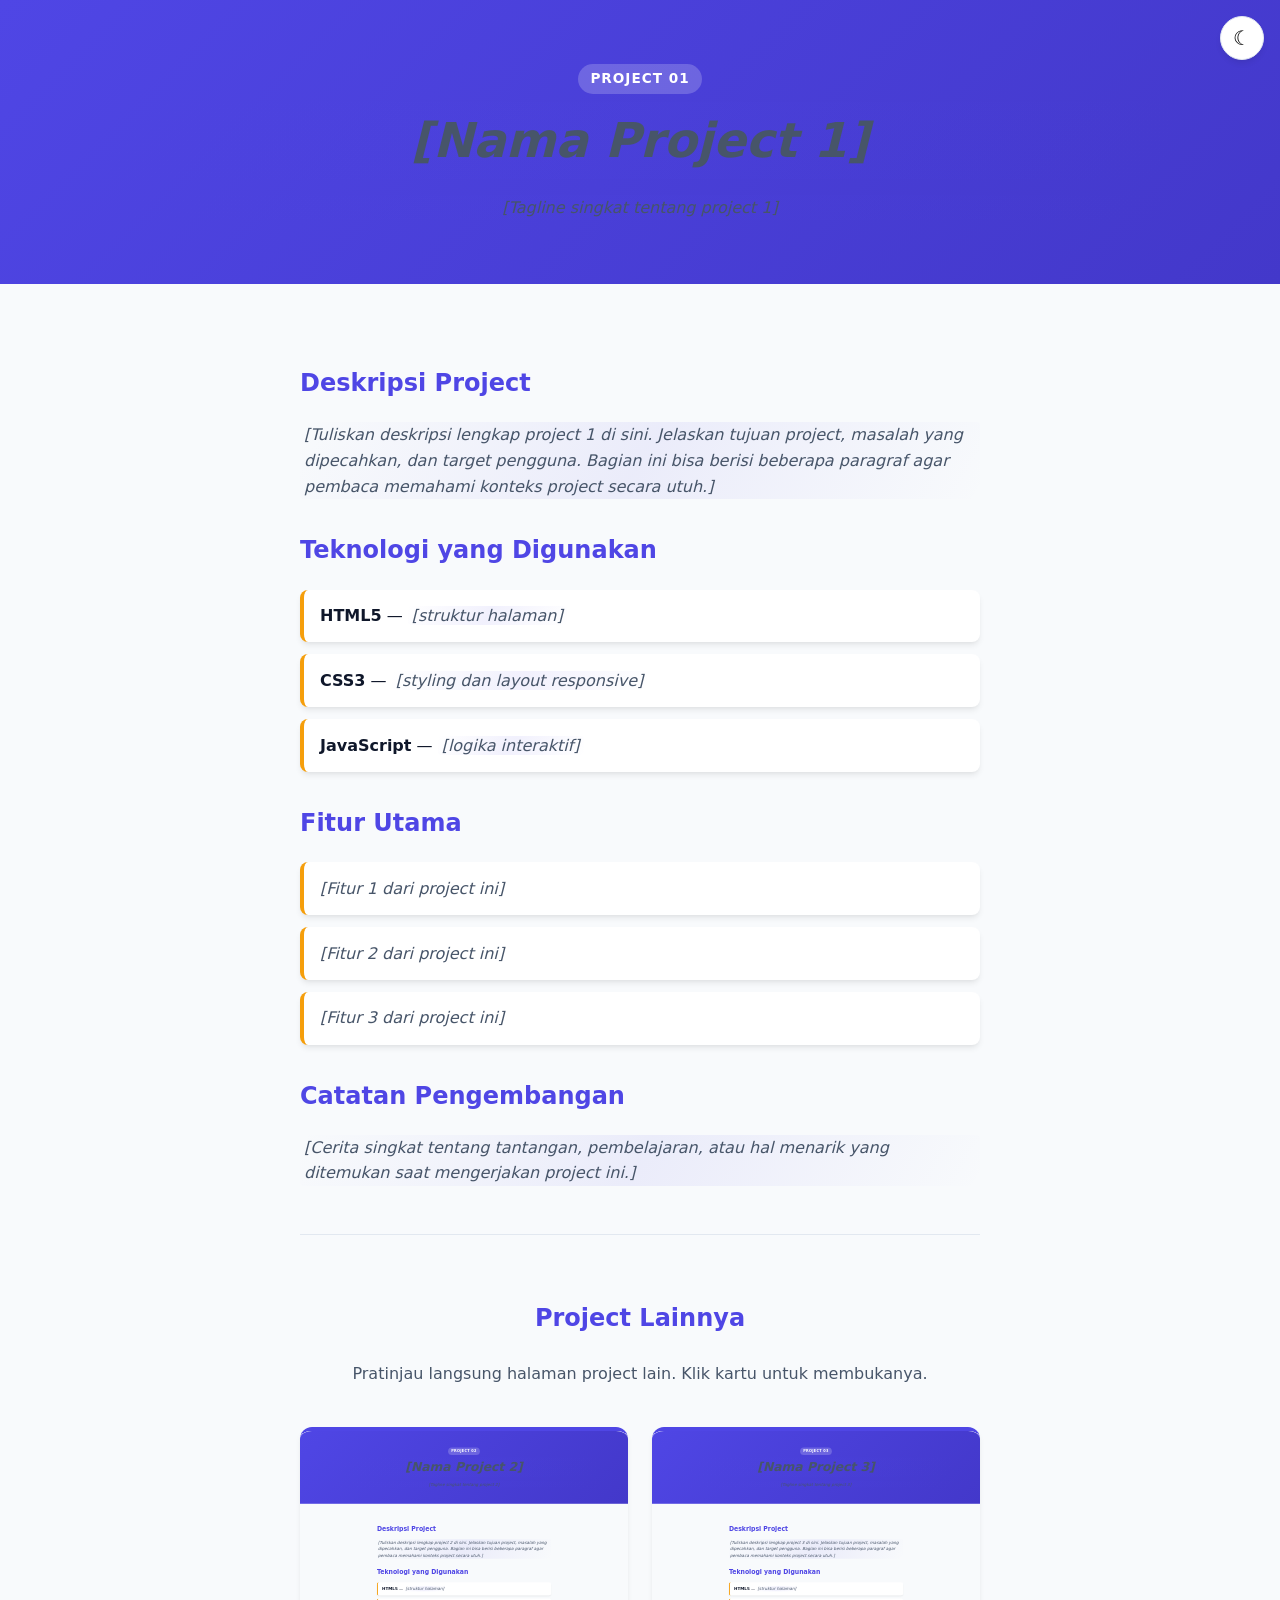
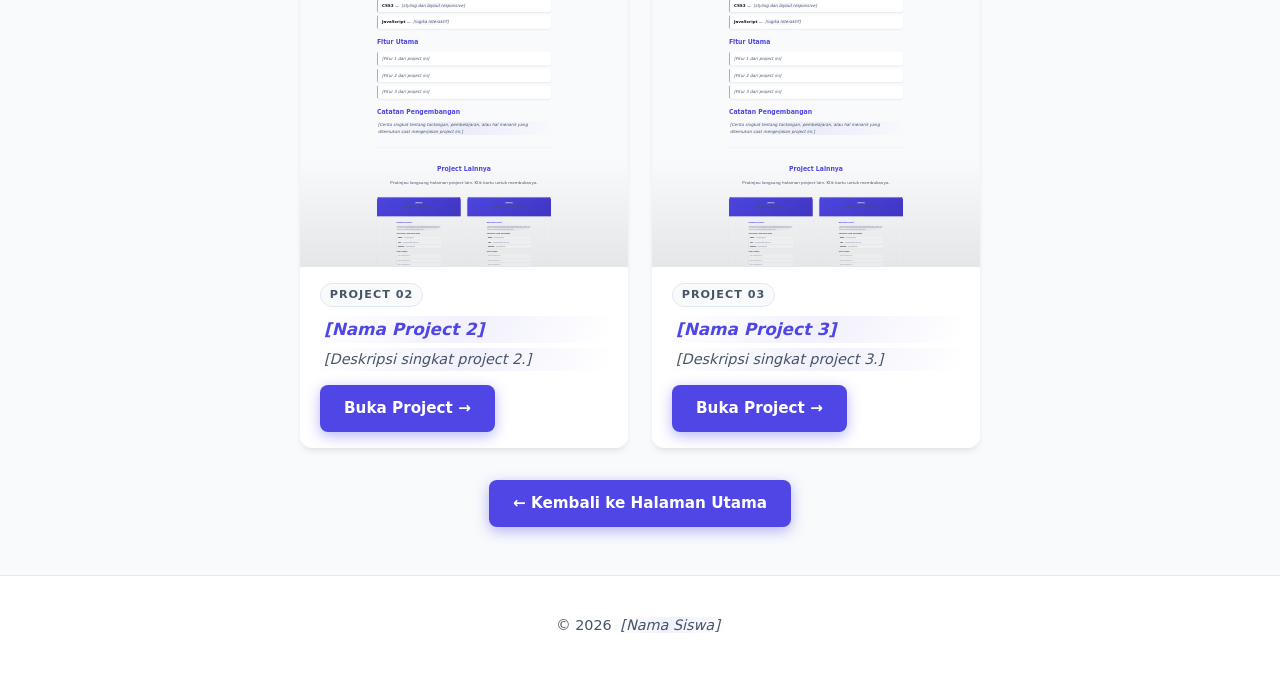
==== project1.html @ 727597a9 "feat: dynamically scale iframe previews to fit card width - Each preview iframe simulates a 1280x170" ====
<!DOCTYPE html>
<html lang="id">
<head>
  <meta charset="UTF-8" />
  <meta name="viewport" content="width=device-width, initial-scale=1.0" />
  <title>Project 1 - [Nama Project 1]</title>
  <link rel="stylesheet" href="css/style.css" />
</head>
<body class="project-page">
  <script>
    // Deteksi apakah halaman dimuat dalam iframe → sembunyikan UI overlay
    if (window.self !== window.top) {
      document.documentElement.classList.add('is-iframe');
      document.addEventListener('DOMContentLoaded', () => document.body.classList.add('is-iframe'));
    }
  </script>
  <div id="scrollProgress" class="scroll-progress"></div>
  <button id="themeToggle" class="theme-toggle" aria-label="Ganti tema">
    <span class="theme-icon">&#9790;</span>
  </button>

  <header class="project-hero">
    <div class="container">
      <span class="badge">PROJECT 01</span>
      <h1 class="placeholder">[Nama Project 1]</h1>
      <p class="placeholder">[Tagline singkat tentang project 1]</p>
    </div>
  </header>

  <main class="project-body">
    <div class="container narrow">
      <h2>Deskripsi Project</h2>
      <p class="placeholder">
        [Tuliskan deskripsi lengkap project 1 di sini. Jelaskan tujuan project,
        masalah yang dipecahkan, dan target pengguna. Bagian ini bisa berisi
        beberapa paragraf agar pembaca memahami konteks project secara utuh.]
      </p>

      <h2>Teknologi yang Digunakan</h2>
      <ul class="feature-list">
        <li><strong>HTML5</strong> &mdash; <span class="placeholder">[struktur halaman]</span></li>
        <li><strong>CSS3</strong> &mdash; <span class="placeholder">[styling dan layout responsive]</span></li>
        <li><strong>JavaScript</strong> &mdash; <span class="placeholder">[logika interaktif]</span></li>
      </ul>

      <h2>Fitur Utama</h2>
      <ul class="feature-list">
        <li class="placeholder">[Fitur 1 dari project ini]</li>
        <li class="placeholder">[Fitur 2 dari project ini]</li>
        <li class="placeholder">[Fitur 3 dari project ini]</li>
      </ul>

      <h2>Catatan Pengembangan</h2>
      <p class="placeholder">
        [Cerita singkat tentang tantangan, pembelajaran, atau hal menarik
        yang ditemukan saat mengerjakan project ini.]
      </p>

      <section class="other-projects">
        <h2>Project Lainnya</h2>
        <p class="section-sub">Pratinjau langsung halaman project lain. Klik kartu untuk membukanya.</p>
        <div class="other-grid">
          <div class="other-card">
            <div class="other-preview">
              <div class="other-preview-loading">Memuat pratinjau...</div>
              <iframe src="project2.html" title="Pratinjau Project 2" loading="lazy" scrolling="no" tabindex="-1" aria-hidden="true"></iframe>
            </div>
            <div class="other-info">
              <span class="badge-small">PROJECT 02</span>
              <h4 class="placeholder">[Nama Project 2]</h4>
              <p class="placeholder">[Deskripsi singkat project 2.]</p>
              <a href="project2.html" class="btn btn-primary">Buka Project &rarr;</a>
            </div>
          </div>
          <div class="other-card">
            <div class="other-preview">
              <div class="other-preview-loading">Memuat pratinjau...</div>
              <iframe src="project3.html" title="Pratinjau Project 3" loading="lazy" scrolling="no" tabindex="-1" aria-hidden="true"></iframe>
            </div>
            <div class="other-info">
              <span class="badge-small">PROJECT 03</span>
              <h4 class="placeholder">[Nama Project 3]</h4>
              <p class="placeholder">[Deskripsi singkat project 3.]</p>
              <a href="project3.html" class="btn btn-primary">Buka Project &rarr;</a>
            </div>
          </div>
        </div>
      </section>

      <div class="back-button-wrap">
        <a href="index.html" class="btn btn-primary">&larr; Kembali ke Halaman Utama</a>
      </div>
    </div>
  </main>

  <footer class="footer">
    <div class="container">
      <p>&copy; <span id="year"></span> <span class="placeholder">[Nama Siswa]</span></p>
    </div>
  </footer>

  <div id="toastContainer" class="toast-container"></div>

  <script>
    // Tema persist
    (function () {
      let saved = null;
      try { saved = localStorage.getItem('site-theme'); } catch (e) {}
      const prefersDark = window.matchMedia('(prefers-color-scheme: dark)').matches;
      const theme = saved || (prefersDark ? 'dark' : 'light');
      document.documentElement.setAttribute('data-theme', theme);
      const icon = document.querySelector('.theme-icon');
      if (icon) icon.innerHTML = theme === 'dark' ? '&#9728;' : '&#9790;';
    })();

    const ttBtn = document.getElementById('themeToggle');
    if (ttBtn) {
      ttBtn.addEventListener('click', () => {
        const cur = document.documentElement.getAttribute('data-theme');
        const next = cur === 'dark' ? 'light' : 'dark';
        document.documentElement.setAttribute('data-theme', next);
        const icon = document.querySelector('.theme-icon');
        if (icon) icon.innerHTML = next === 'dark' ? '&#9728;' : '&#9790;';
        try { localStorage.setItem('site-theme', next); } catch (e) {}
      });
    }

    // Scroll progress
    window.addEventListener('scroll', () => {
      const h = document.documentElement;
      const pct = (h.scrollTop / (h.scrollHeight - h.clientHeight)) * 100;
      const sp = document.getElementById('scrollProgress');
      if (sp) sp.style.width = (pct || 0) + '%';
    });

    document.getElementById('year').textContent = new Date().getFullYear();

    /* ==========================================================
       Iframe pratinjau: skala mengikuti lebar kontainer.
       Simulasi viewport 1280px lebar; tinggi 1700px (cukup untuk
       menampilkan hero + 2-3 section pertama halaman project).
       ========================================================== */
    const PREVIEW_W = 1280;
    const PREVIEW_H = 1700;
    function fitPreview() {
      document.querySelectorAll('.other-preview').forEach(box => {
        const iframe = box.querySelector('iframe');
        if (!iframe) return;
        const cw = box.clientWidth;
        if (!cw) return;
        const scale = cw / PREVIEW_W;
        iframe.style.width = PREVIEW_W + 'px';
        iframe.style.height = PREVIEW_H + 'px';
        iframe.style.transform = 'scale(' + scale + ')';
        box.style.height = (PREVIEW_H * scale) + 'px';
      });
    }
    function markReady(iframe) {
      const box = iframe.closest('.other-preview');
      if (box) box.classList.add('ready');
    }
    document.querySelectorAll('.other-preview iframe').forEach(f => {
      f.addEventListener('load', () => markReady(f));
    });
    window.addEventListener('load', fitPreview);
    window.addEventListener('resize', fitPreview);
    document.addEventListener('DOMContentLoaded', fitPreview);

    console.log('%c[Project 1] Halaman dimuat', 'color:#4f46e5;font-weight:bold;');
  </script>
</body>
</html>
---- css/style.css ----
/* ===== Reset & Variables ===== */
*, *::before, *::after { box-sizing: border-box; }
html { scroll-behavior: smooth; }

:root {
  --primary: #4f46e5;
  --primary-dark: #4338ca;
  --primary-light: #818cf8;
  --accent: #f59e0b;
  --bg: #f8fafc;
  --bg-alt: #ffffff;
  --surface: #ffffff;
  --text: #0f172a;
  --text-muted: #475569;
  --border: #e2e8f0;
  --shadow: 0 4px 6px -1px rgba(0,0,0,0.08), 0 2px 4px -2px rgba(0,0,0,0.05);
  --shadow-lg: 0 20px 25px -5px rgba(0,0,0,0.1), 0 8px 10px -6px rgba(0,0,0,0.05);
  --radius: 12px;
  --radius-sm: 8px;
  --transition: 0.3s ease;
  --container: 1100px;
}

[data-theme="dark"] {
  --primary: #818cf8;
  --primary-dark: #6366f1;
  --primary-light: #a5b4fc;
  --accent: #fbbf24;
  --bg: #0f172a;
  --bg-alt: #1e293b;
  --surface: #1e293b;
  --text: #f1f5f9;
  --text-muted: #cbd5e1;
  --border: #334155;
  --shadow: 0 4px 6px -1px rgba(0,0,0,0.4), 0 2px 4px -2px rgba(0,0,0,0.3);
  --shadow-lg: 0 20px 25px -5px rgba(0,0,0,0.5), 0 8px 10px -6px rgba(0,0,0,0.3);
}

body {
  margin: 0;
  font-family: 'Segoe UI', Tahoma, system-ui, -apple-system, sans-serif;
  background: var(--bg);
  color: var(--text);
  line-height: 1.6;
  transition: background var(--transition), color var(--transition);
  overflow-x: hidden;
}

img { max-width: 100%; display: block; }
a { color: var(--primary); text-decoration: none; }

.container {
  width: 100%;
  max-width: var(--container);
  margin: 0 auto;
  padding: 0 1.25rem;
}
.container.narrow { max-width: 720px; }

.placeholder {
  font-style: italic;
  color: var(--text-muted);
  background: linear-gradient(120deg, transparent 0%, rgba(79,70,229,0.08) 50%, transparent 100%);
  padding: 0 0.25rem;
  border-radius: 4px;
}

/* ===== Loader ===== */
.loader {
  position: fixed; inset: 0;
  background: var(--bg);
  display: flex; flex-direction: column;
  align-items: center; justify-content: center;
  z-index: 9999;
  transition: opacity 0.5s, visibility 0.5s;
}
.loader.hidden { opacity: 0; visibility: hidden; }
.loader-spinner {
  width: 60px; height: 60px;
  border: 4px solid var(--border);
  border-top-color: var(--primary);
  border-radius: 50%;
  animation: spin 1s linear infinite;
  margin-bottom: 1rem;
}
@keyframes spin { to { transform: rotate(360deg); } }

/* ===== Scroll progress bar ===== */
.scroll-progress {
  position: fixed; top: 0; left: 0;
  height: 4px; width: 0%;
  background: linear-gradient(90deg, var(--primary), var(--accent));
  z-index: 10000;
  transition: width 0.1s linear;
}

/* ===== Back to top ===== */
.back-to-top {
  position: fixed; bottom: 1.5rem; right: 1.5rem;
  width: 48px; height: 48px;
  border-radius: 50%;
  background: var(--primary);
  color: #fff;
  border: none;
  font-size: 1.25rem; font-weight: bold;
  cursor: pointer;
  box-shadow: var(--shadow-lg);
  opacity: 0; visibility: hidden;
  transform: translateY(20px);
  transition: all var(--transition);
  z-index: 999;
}
.back-to-top.visible { opacity: 1; visibility: visible; transform: translateY(0); }
.back-to-top:hover { background: var(--primary-dark); transform: translateY(-4px); }

/* ===== Theme toggle ===== */
.theme-toggle {
  position: fixed; top: 1rem; right: 1rem;
  width: 44px; height: 44px;
  border-radius: 50%;
  background: var(--surface);
  border: 1px solid var(--border);
  cursor: pointer;
  font-size: 1.25rem;
  box-shadow: var(--shadow);
  z-index: 1001;
  transition: transform var(--transition), background var(--transition);
}
.theme-toggle:hover { transform: rotate(30deg); }

/* ===== Navbar ===== */
.navbar {
  position: sticky; top: 0;
  background: var(--surface);
  border-bottom: 1px solid var(--border);
  z-index: 100;
  transition: background var(--transition), box-shadow var(--transition);
}
.navbar.scrolled { box-shadow: var(--shadow); }
.nav-container {
  display: flex; align-items: center; justify-content: space-between;
  max-width: var(--container);
  margin: 0 auto;
  padding: 0.75rem 1.25rem;
}
.nav-logo {
  font-weight: 700; font-size: 1.25rem;
  color: var(--primary);
}
.nav-menu {
  display: flex; gap: 1.5rem;
  list-style: none; margin: 0; padding: 0;
}
.nav-link {
  color: var(--text);
  font-weight: 500;
  padding: 0.5rem 0;
  position: relative;
  transition: color var(--transition);
}
.nav-link::after {
  content: ''; position: absolute;
  bottom: 0; left: 0;
  width: 0; height: 2px;
  background: var(--primary);
  transition: width var(--transition);
}
.nav-link:hover, .nav-link.active { color: var(--primary); }
.nav-link:hover::after, .nav-link.active::after { width: 100%; }

.nav-burger {
  display: none;
  flex-direction: column;
  gap: 4px;
  background: transparent; border: none;
  padding: 8px;
  cursor: pointer;
}
.nav-burger span {
  display: block;
  width: 24px; height: 2px;
  background: var(--text);
  transition: transform var(--transition), opacity var(--transition);
}
.nav-burger.open span:nth-child(1) { transform: translateY(6px) rotate(45deg); }
.nav-burger.open span:nth-child(2) { opacity: 0; }
.nav-burger.open span:nth-child(3) { transform: translateY(-6px) rotate(-45deg); }

/* ===== Header ===== */
.header {
  position: relative;
  padding: 6rem 0 5rem;
  overflow: hidden;
  text-align: center;
  color: #fff;
}
.header-bg {
  position: absolute; inset: 0;
  background: linear-gradient(135deg, var(--primary) 0%, var(--primary-dark) 50%, #1e1b4b 100%);
  z-index: -2;
}
.header-bg::before, .header-bg::after {
  content: '';
  position: absolute;
  border-radius: 50%;
  filter: blur(60px);
  opacity: 0.5;
}
.header-bg::before {
  width: 300px; height: 300px;
  background: var(--accent);
  top: -50px; left: -50px;
  animation: float 8s ease-in-out infinite;
}
.header-bg::after {
  width: 400px; height: 400px;
  background: var(--primary-light);
  bottom: -100px; right: -100px;
  animation: float 10s ease-in-out infinite reverse;
}
@keyframes float {
  0%, 100% { transform: translate(0,0); }
  50% { transform: translate(40px, -30px); }
}
.header-content { position: relative; z-index: 1; }
.header-clock {
  font-family: 'Courier New', monospace;
  font-size: 1rem;
  opacity: 0.85;
  letter-spacing: 2px;
  margin: 0;
}
.header-greeting {
  font-size: 1.1rem; opacity: 0.9;
  margin: 0.25rem 0 0.5rem;
}
.header-title {
  font-size: clamp(2rem, 5vw, 3.5rem);
  margin: 0.5rem 0;
  font-weight: 800;
  letter-spacing: -1px;
}
.cursor { animation: blink 1s steps(2) infinite; }
@keyframes blink { 50% { opacity: 0; } }
.header-subject, .header-identity {
  font-size: 1.05rem;
  opacity: 0.95;
  margin: 0.25rem 0;
}
.header .placeholder {
  background: rgba(255,255,255,0.15);
  color: #fff;
}
.header-cta { margin-top: 1.5rem; }

/* ===== Buttons ===== */
.btn {
  display: inline-block;
  padding: 0.7rem 1.5rem;
  border-radius: var(--radius-sm);
  font-weight: 600;
  font-size: 0.95rem;
  border: none; cursor: pointer;
  transition: all var(--transition);
  text-align: center;
}
.btn-primary {
  background: var(--primary);
  color: #fff;
  box-shadow: 0 4px 14px rgba(79,70,229,0.4);
}
.btn-primary:hover {
  background: var(--primary-dark);
  transform: translateY(-2px);
  box-shadow: 0 6px 20px rgba(79,70,229,0.5);
}
.btn-ghost {
  background: transparent;
  color: var(--primary);
  border: 2px solid var(--primary);
}
.btn-ghost:hover {
  background: var(--primary);
  color: #fff;
}

/* ===== Sections ===== */
.section {
  padding: 4rem 0;
}
.section-alt { background: var(--bg-alt); }
.section-title {
  text-align: center;
  font-size: clamp(1.5rem, 4vw, 2.25rem);
  margin: 0 0 0.5rem;
  position: relative;
  display: inline-block;
  left: 50%; transform: translateX(-50%);
}
.section-title::after {
  content: '';
  display: block;
  width: 60px; height: 4px;
  background: var(--accent);
  margin: 0.5rem auto 0;
  border-radius: 2px;
}
.section-sub {
  text-align: center;
  color: var(--text-muted);
  margin: 0 0 2.5rem;
}

/* ===== Reveal animation ===== */
.reveal {
  opacity: 0;
  transform: translateY(40px);
  transition: opacity 0.8s, transform 0.8s;
}
.reveal.visible {
  opacity: 1; transform: translateY(0);
}

/* ===== Biodata ===== */
.biodata-grid {
  display: grid;
  grid-template-columns: 1fr 2fr;
  gap: 2.5rem;
  align-items: start;
}
.biodata-photo { text-align: center; }
.photo-frame {
  width: 100%;
  max-width: 240px;
  aspect-ratio: 3/4;
  margin: 0 auto 1rem;
  background: var(--surface);
  border: 3px dashed var(--primary-light);
  border-radius: var(--radius);
  overflow: hidden;
  position: relative;
  transition: transform var(--transition);
}
.photo-frame:hover { transform: scale(1.02) rotate(-1deg); }
.photo-frame img {
  width: 100%; height: 100%;
  object-fit: cover;
}
.photo-placeholder {
  position: absolute; inset: 0;
  display: flex; flex-direction: column;
  align-items: center; justify-content: center;
  color: var(--text-muted);
  font-weight: 600;
  text-align: center; padding: 1rem;
}
.photo-placeholder small { margin-top: 0.5rem; font-weight: 400; opacity: 0.8; }
.biodata-list {
  list-style: none;
  padding: 0; margin: 0;
  background: var(--surface);
  border-radius: var(--radius);
  box-shadow: var(--shadow);
  overflow: hidden;
}
.biodata-list li {
  display: grid;
  grid-template-columns: 160px 1fr;
  padding: 1rem 1.25rem;
  border-bottom: 1px solid var(--border);
  align-items: center;
  transition: background var(--transition);
}
.biodata-list li:last-child { border-bottom: none; }
.biodata-list li:hover { background: var(--bg); }
.biodata-list strong { color: var(--primary); }

/* ===== Deskripsi cards ===== */
.desc-grid {
  display: grid;
  grid-template-columns: repeat(auto-fit, minmax(220px, 1fr));
  gap: 1.5rem;
}
.desc-card {
  background: var(--surface);
  padding: 1.75rem;
  border-radius: var(--radius);
  box-shadow: var(--shadow);
  text-align: center;
  transition: transform var(--transition), box-shadow var(--transition);
  border-top: 4px solid var(--primary);
}
.desc-card:hover {
  transform: translateY(-6px);
  box-shadow: var(--shadow-lg);
}
.desc-icon {
  font-size: 2.5rem;
  margin-bottom: 0.5rem;
}
.desc-card h3 {
  margin: 0.5rem 0;
  color: var(--primary);
}
.desc-card p { margin: 0; color: var(--text-muted); }

/* ===== Tabel Nilai ===== */
.table-controls {
  display: flex; gap: 0.75rem;
  margin-bottom: 1rem;
  flex-wrap: wrap;
}
.input {
  flex: 1; min-width: 180px;
  padding: 0.65rem 0.9rem;
  border: 1px solid var(--border);
  border-radius: var(--radius-sm);
  background: var(--surface);
  color: var(--text);
  font-size: 0.95rem;
  transition: border var(--transition), box-shadow var(--transition);
}
.input:focus {
  outline: none;
  border-color: var(--primary);
  box-shadow: 0 0 0 3px rgba(79,70,229,0.15);
}
.table-wrapper {
  overflow-x: auto;
  background: var(--surface);
  border-radius: var(--radius);
  box-shadow: var(--shadow);
}
.table-nilai {
  width: 100%;
  border-collapse: collapse;
  min-width: 500px;
}
.table-nilai thead { background: var(--primary); color: #fff; }
.table-nilai th, .table-nilai td {
  padding: 0.85rem 1rem;
  text-align: left;
}
.table-nilai tbody tr {
  border-top: 1px solid var(--border);
  transition: background var(--transition);
}
.table-nilai tbody tr:hover { background: var(--bg); }
.kategori {
  display: inline-block;
  padding: 0.2rem 0.6rem;
  border-radius: 999px;
  font-size: 0.8rem;
  font-weight: 600;
}
.kategori.baik { background: #d1fae5; color: #047857; }
.kategori.cukup { background: #fef3c7; color: #b45309; }
.kategori.kurang { background: #fee2e2; color: #b91c1c; }
[data-theme="dark"] .kategori.baik { background: #064e3b; color: #6ee7b7; }
[data-theme="dark"] .kategori.cukup { background: #78350f; color: #fcd34d; }
[data-theme="dark"] .kategori.kurang { background: #7f1d1d; color: #fca5a5; }

/* Stats */
.stats-grid {
  display: grid;
  grid-template-columns: repeat(auto-fit, minmax(140px, 1fr));
  gap: 1rem;
  margin-top: 1.5rem;
}
.stat-card {
  background: var(--surface);
  padding: 1.25rem;
  border-radius: var(--radius);
  text-align: center;
  box-shadow: var(--shadow);
  border-left: 4px solid var(--accent);
}
.stat-label {
  margin: 0;
  color: var(--text-muted);
  font-size: 0.85rem;
  text-transform: uppercase;
  letter-spacing: 1px;
}
.stat-value {
  font-size: 2rem;
  font-weight: 800;
  color: var(--primary);
  margin: 0.25rem 0 0;
}

/* ===== Projects ===== */
.project-grid {
  display: grid;
  grid-template-columns: repeat(auto-fit, minmax(260px, 1fr));
  gap: 1.5rem;
}
.project-card {
  background: var(--surface);
  border-radius: var(--radius);
  padding: 1.5rem;
  box-shadow: var(--shadow);
  display: flex; flex-direction: column;
  transition: transform var(--transition), box-shadow var(--transition);
  position: relative;
  overflow: hidden;
}
.project-card::before {
  content: '';
  position: absolute;
  top: 0; left: 0; right: 0;
  height: 4px;
  background: linear-gradient(90deg, var(--primary), var(--accent));
  transform: scaleX(0);
  transform-origin: left;
  transition: transform 0.4s;
}
.project-card:hover { transform: translateY(-6px); box-shadow: var(--shadow-lg); }
.project-card:hover::before { transform: scaleX(1); }
.project-thumb {
  font-size: 3rem;
  margin-bottom: 0.5rem;
}
.project-card h3 { margin: 0.25rem 0 0.5rem; color: var(--primary); }
.project-card p { color: var(--text-muted); flex: 1; margin: 0 0 1rem; }
.project-tags {
  display: flex; flex-wrap: wrap; gap: 0.4rem;
  margin-bottom: 1rem;
}
.tag {
  background: var(--bg);
  border: 1px solid var(--border);
  color: var(--text-muted);
  padding: 0.2rem 0.6rem;
  border-radius: 999px;
  font-size: 0.75rem;
  font-weight: 600;
}
.project-actions {
  display: flex; gap: 0.5rem;
  flex-wrap: wrap;
}
.project-actions .btn { flex: 1; min-width: 110px; }

/* ===== Contact form ===== */
.contact-form {
  display: flex; flex-direction: column;
  gap: 1rem;
  background: var(--surface);
  padding: 1.5rem;
  border-radius: var(--radius);
  box-shadow: var(--shadow);
}
.contact-form label {
  display: flex; flex-direction: column;
  gap: 0.35rem;
  font-weight: 600;
  color: var(--text);
}
.contact-form input, .contact-form textarea {
  padding: 0.65rem 0.9rem;
  border: 1px solid var(--border);
  border-radius: var(--radius-sm);
  background: var(--bg);
  color: var(--text);
  font-family: inherit;
  font-size: 0.95rem;
  resize: vertical;
}
.contact-form input:focus, .contact-form textarea:focus {
  outline: none;
  border-color: var(--primary);
  box-shadow: 0 0 0 3px rgba(79,70,229,0.15);
}
.message-list {
  list-style: none;
  padding: 0;
  margin: 1.5rem 0 0;
  display: flex; flex-direction: column;
  gap: 0.75rem;
}
.message-list li {
  background: var(--surface);
  padding: 0.85rem 1rem;
  border-radius: var(--radius-sm);
  box-shadow: var(--shadow);
  border-left: 4px solid var(--primary);
  display: flex; flex-direction: column;
  gap: 0.25rem;
  animation: slideIn 0.4s;
}
.message-list .msg-name { font-weight: 700; color: var(--primary); }
.message-list .msg-time { font-size: 0.75rem; color: var(--text-muted); }
.message-list .msg-del {
  align-self: flex-end;
  background: transparent;
  border: none;
  color: #dc2626;
  cursor: pointer;
  font-size: 0.85rem;
}
@keyframes slideIn {
  from { opacity: 0; transform: translateX(-20px); }
  to { opacity: 1; transform: translateX(0); }
}

/* ===== Footer ===== */
.footer {
  background: var(--surface);
  border-top: 1px solid var(--border);
  padding: 1.5rem 0;
  text-align: center;
  color: var(--text-muted);
  font-size: 0.9rem;
}
.footer-inner p { margin: 0.25rem 0; }
.footer-hint { font-size: 0.8rem; opacity: 0.8; }

/* ===== Modal ===== */
.modal {
  position: fixed; inset: 0;
  display: none;
  align-items: center; justify-content: center;
  z-index: 2000;
  padding: 1rem;
}
.modal.open { display: flex; animation: fadeIn 0.3s; }
.modal-overlay {
  position: absolute; inset: 0;
  background: rgba(0,0,0,0.6);
  backdrop-filter: blur(4px);
}
.modal-content {
  position: relative;
  background: var(--surface);
  padding: 2rem;
  border-radius: var(--radius);
  max-width: 500px; width: 100%;
  box-shadow: var(--shadow-lg);
  animation: modalIn 0.35s cubic-bezier(.2,.9,.3,1.2);
}
@keyframes modalIn {
  from { opacity: 0; transform: translateY(40px) scale(0.95); }
  to { opacity: 1; transform: translateY(0) scale(1); }
}
@keyframes fadeIn { from { opacity: 0; } to { opacity: 1; } }
.modal-close {
  position: absolute; top: 0.75rem; right: 0.75rem;
  background: transparent; border: none;
  width: 36px; height: 36px;
  font-size: 1.5rem; cursor: pointer;
  color: var(--text-muted);
  border-radius: 50%;
  transition: background var(--transition);
}
.modal-close:hover { background: var(--bg); }

/* ===== Toast ===== */
.toast-container {
  position: fixed;
  bottom: 1rem; left: 50%;
  transform: translateX(-50%);
  display: flex; flex-direction: column;
  gap: 0.5rem;
  z-index: 3000;
  pointer-events: none;
}
.toast {
  background: var(--surface);
  border-left: 4px solid var(--primary);
  padding: 0.85rem 1.25rem;
  border-radius: var(--radius-sm);
  box-shadow: var(--shadow-lg);
  min-width: 240px; max-width: 90vw;
  pointer-events: auto;
  animation: toastIn 0.3s, toastOut 0.3s 2.7s forwards;
  font-size: 0.95rem;
}
.toast.success { border-left-color: #10b981; }
.toast.error { border-left-color: #ef4444; }
.toast.info { border-left-color: var(--primary); }
@keyframes toastIn {
  from { opacity: 0; transform: translateY(20px); }
  to { opacity: 1; transform: translateY(0); }
}
@keyframes toastOut {
  to { opacity: 0; transform: translateY(20px); }
}

/* ===== Project page ===== */
.project-page {
  min-height: 100vh;
  display: flex; flex-direction: column;
}
.project-hero {
  background: linear-gradient(135deg, var(--primary), var(--primary-dark));
  color: #fff;
  padding: 4rem 0 3rem;
  text-align: center;
}
.project-hero h1 {
  font-size: clamp(1.75rem, 5vw, 3rem);
  margin: 0.5rem 0;
}
.project-hero .badge {
  display: inline-block;
  background: rgba(255,255,255,0.2);
  padding: 0.25rem 0.75rem;
  border-radius: 999px;
  font-size: 0.85rem;
  font-weight: 600;
  letter-spacing: 1px;
}
.project-body { flex: 1; padding: 3rem 0; }
.project-body h2 {
  color: var(--primary);
  margin-top: 2rem;
}
.feature-list {
  list-style: none; padding: 0;
  display: grid; gap: 0.75rem;
}
.feature-list li {
  background: var(--surface);
  padding: 0.85rem 1rem;
  border-radius: var(--radius-sm);
  box-shadow: var(--shadow);
  border-left: 4px solid var(--accent);
}
.back-button-wrap {
  text-align: center; margin-top: 2rem;
}

/* ===== Other Projects (di halaman project) ===== */
.other-projects {
  margin-top: 3rem;
  padding-top: 2rem;
  border-top: 1px solid var(--border);
}
.other-projects h2 {
  text-align: center;
  margin-bottom: 1.5rem;
}
.other-grid {
  display: grid;
  grid-template-columns: repeat(auto-fit, minmax(300px, 1fr));
  gap: 1.5rem;
}
.other-card {
  background: var(--surface);
  border-radius: var(--radius);
  box-shadow: var(--shadow);
  overflow: hidden;
  display: flex; flex-direction: column;
  transition: transform var(--transition), box-shadow var(--transition);
  border-top: 4px solid var(--primary);
}
.other-card:hover {
  transform: translateY(-6px);
  box-shadow: var(--shadow-lg);
}
.other-preview {
  position: relative;
  width: 100%;
  background: var(--bg);
  overflow: hidden;
  border-bottom: 1px solid var(--border);
  /* height diatur via JS (fitPreview) sesuai skala iframe */
  min-height: 200px;
}
.other-preview iframe {
  position: absolute;
  top: 0; left: 0;
  border: 0;
  transform-origin: 0 0;
  pointer-events: none;
  background: var(--bg-alt);
  /* width/height/transform diatur via JS */
}
.other-preview::after {
  content: '';
  position: absolute; inset: 0;
  background: linear-gradient(180deg, transparent 75%, rgba(0,0,0,0.08));
  pointer-events: none;
}
.other-preview-loading {
  position: absolute; inset: 0;
  display: flex; align-items: center; justify-content: center;
  color: var(--text-muted);
  font-size: 0.85rem;
  z-index: 1;
}
.other-preview.ready .other-preview-loading { display: none; }

/* Hide chrome elements ketika halaman dimuat di dalam iframe pratinjau */
.is-iframe .theme-toggle,
.is-iframe .scroll-progress,
.is-iframe .back-to-top,
.is-iframe #toastContainer,
.is-iframe #loader,
.is-iframe .navbar { display: none !important; }
.is-iframe body { overflow: hidden; }
.other-info {
  padding: 1rem 1.25rem;
  display: flex; flex-direction: column;
  gap: 0.3rem;
}
.other-info .badge-small {
  display: inline-block;
  background: var(--bg);
  border: 1px solid var(--border);
  color: var(--text-muted);
  padding: 0.15rem 0.55rem;
  border-radius: 999px;
  font-size: 0.7rem;
  font-weight: 600;
  letter-spacing: 1px;
  align-self: flex-start;
}
.other-info h4 {
  margin: 0.25rem 0 0;
  color: var(--primary);
  font-size: 1.05rem;
}
.other-info p {
  margin: 0;
  color: var(--text-muted);
  font-size: 0.9rem;
}
.other-info .btn {
  margin-top: 0.6rem;
  align-self: flex-start;
}

/* ===== Responsive ===== */
@media (max-width: 768px) {
  .biodata-grid {
    grid-template-columns: 1fr;
  }
  .biodata-list li {
    grid-template-columns: 1fr;
    gap: 0.25rem;
  }
  .nav-burger { display: flex; }
  .nav-menu {
    position: absolute;
    top: 100%; left: 0; right: 0;
    flex-direction: column;
    background: var(--surface);
    padding: 1rem 1.25rem;
    gap: 0.75rem;
    border-bottom: 1px solid var(--border);
    transform: translateY(-150%);
    transition: transform var(--transition);
  }
  .nav-menu.open { transform: translateY(0); }
  .header { padding: 4rem 0 3rem; }
  .section { padding: 3rem 0; }
  .theme-toggle { top: auto; bottom: 5rem; }
}

@media (max-width: 480px) {
  .project-actions { flex-direction: column; }
  .project-actions .btn { width: 100%; }
  .header-title { font-size: 1.75rem; }
}

/* ===== Easter egg confetti ===== */
.confetti {
  position: fixed;
  width: 10px; height: 10px;
  pointer-events: none;
  z-index: 9998;
  animation: confettiFall linear forwards;
}
@keyframes confettiFall {
  to { transform: translateY(110vh) rotate(720deg); opacity: 0; }
}

/* ===== Reduced motion ===== */
@media (prefers-reduced-motion: reduce) {
  *, *::before, *::after {
    animation-duration: 0.01ms !important;
    transition-duration: 0.01ms !important;
  }
}
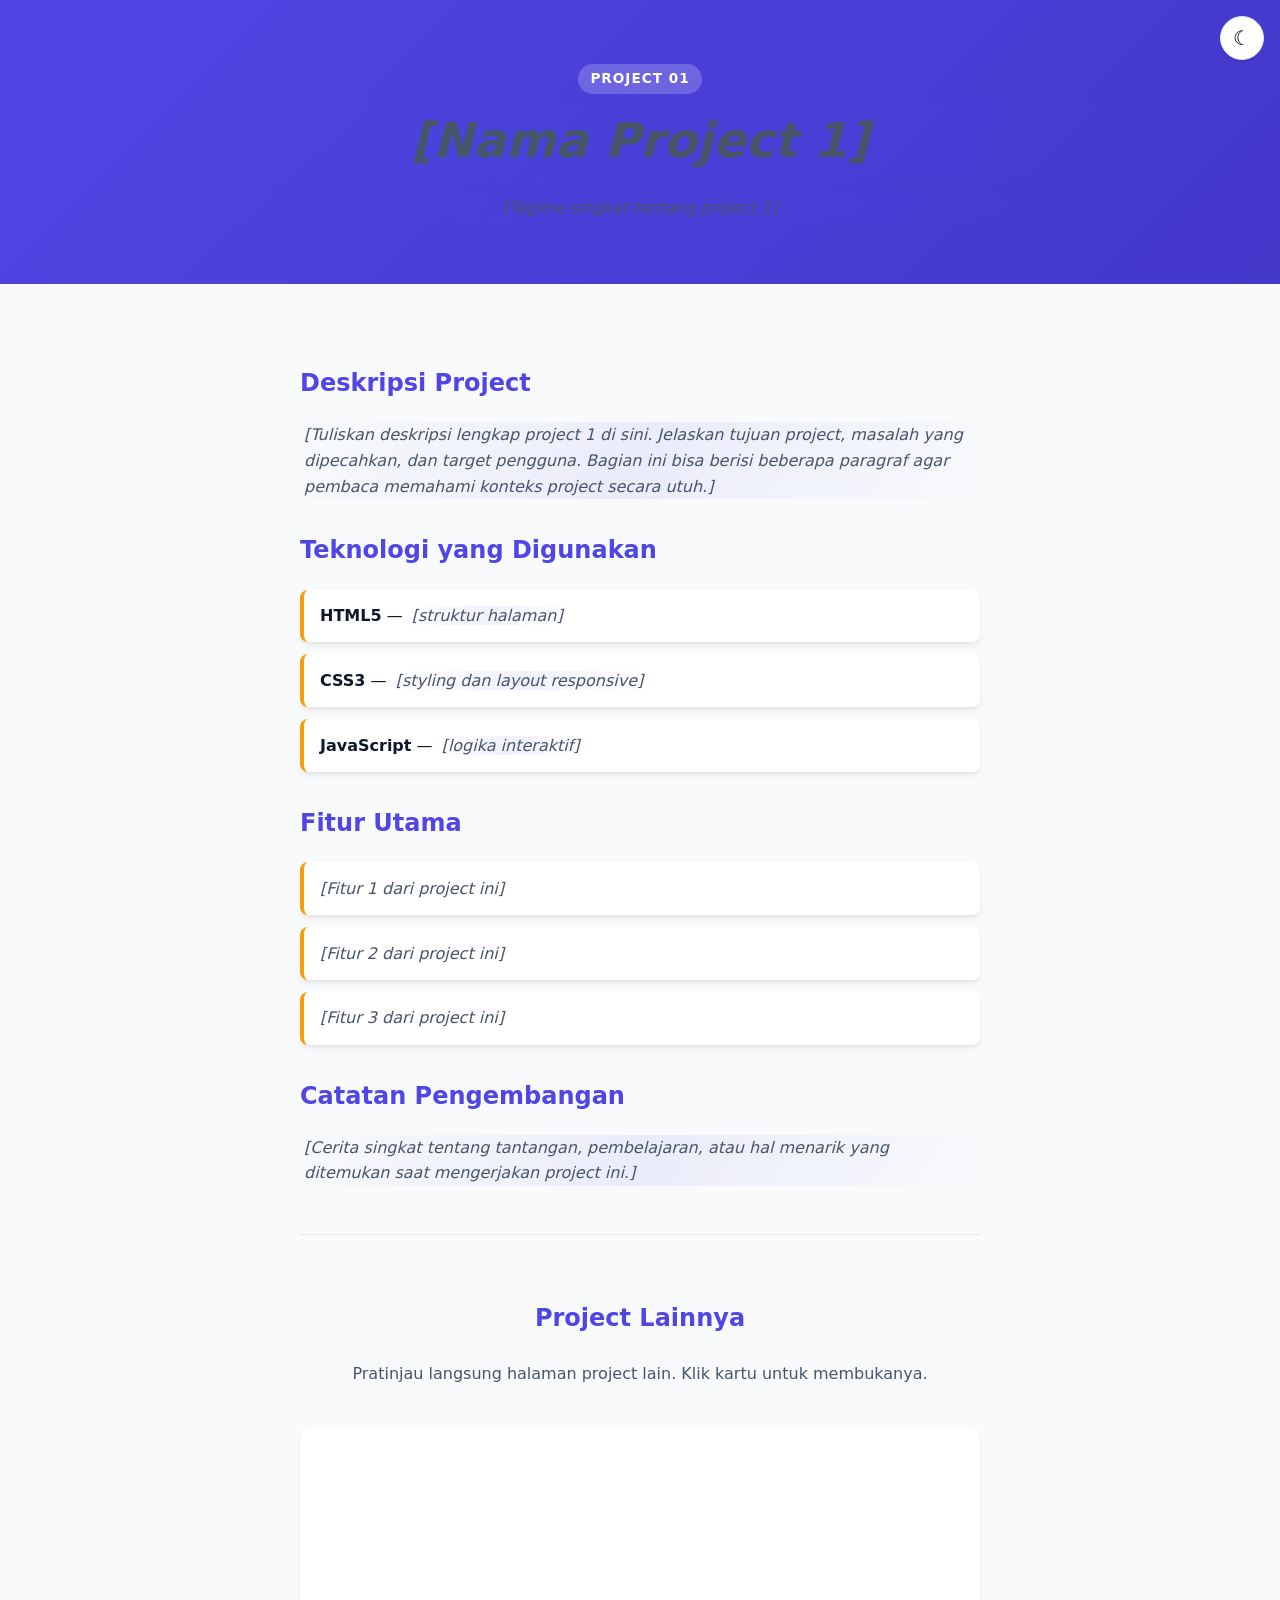
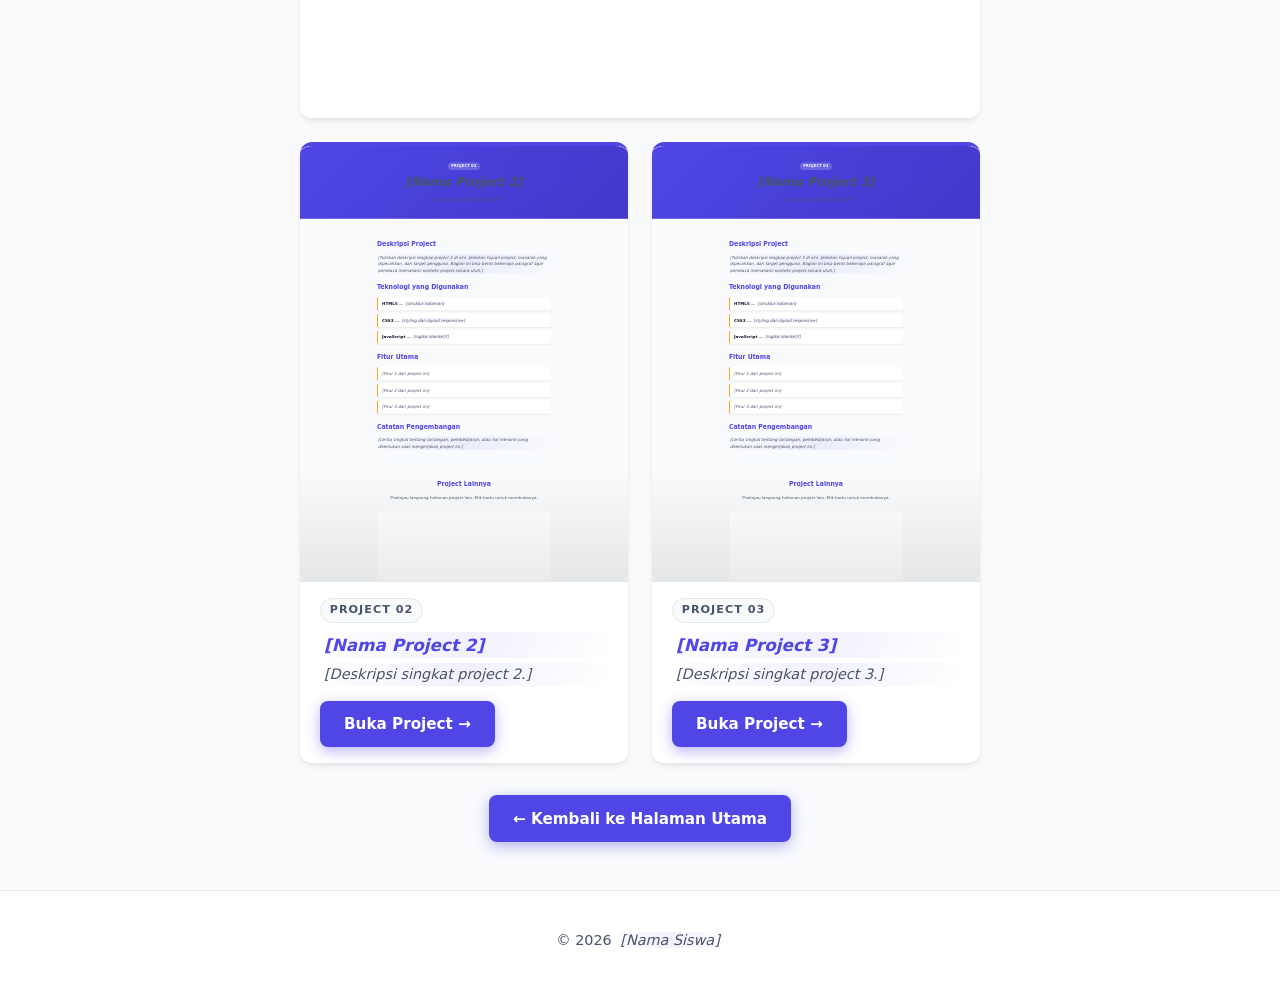
==== commit 3de53ff5: "feat: embed Wikipedia in a landscape iframe above project preview cards" ====
--- a/project1.html
+++ b/project1.html
@@ -59,6 +59,7 @@
       <section class="other-projects">
         <h2>Project Lainnya</h2>
         <p class="section-sub">Pratinjau langsung halaman project lain. Klik kartu untuk membukanya.</p>
+        <iframe class="wiki-embed" src="https://www.wikipedia.org/" title="Wikipedia" loading="lazy"></iframe>
         <div class="other-grid">
           <div class="other-card">
             <div class="other-preview">
--- a/css/style.css
+++ b/css/style.css
@@ -741,6 +741,17 @@
   text-align: center;
   margin-bottom: 1.5rem;
 }
+.wiki-embed {
+  width: 100%;
+  aspect-ratio: 21 / 9;
+  border: 0;
+  border-radius: var(--radius);
+  box-shadow: var(--shadow);
+  background: var(--bg-alt);
+  margin-bottom: 1.5rem;
+  display: block;
+}
+
 .other-grid {
   display: grid;
   grid-template-columns: repeat(auto-fit, minmax(300px, 1fr));
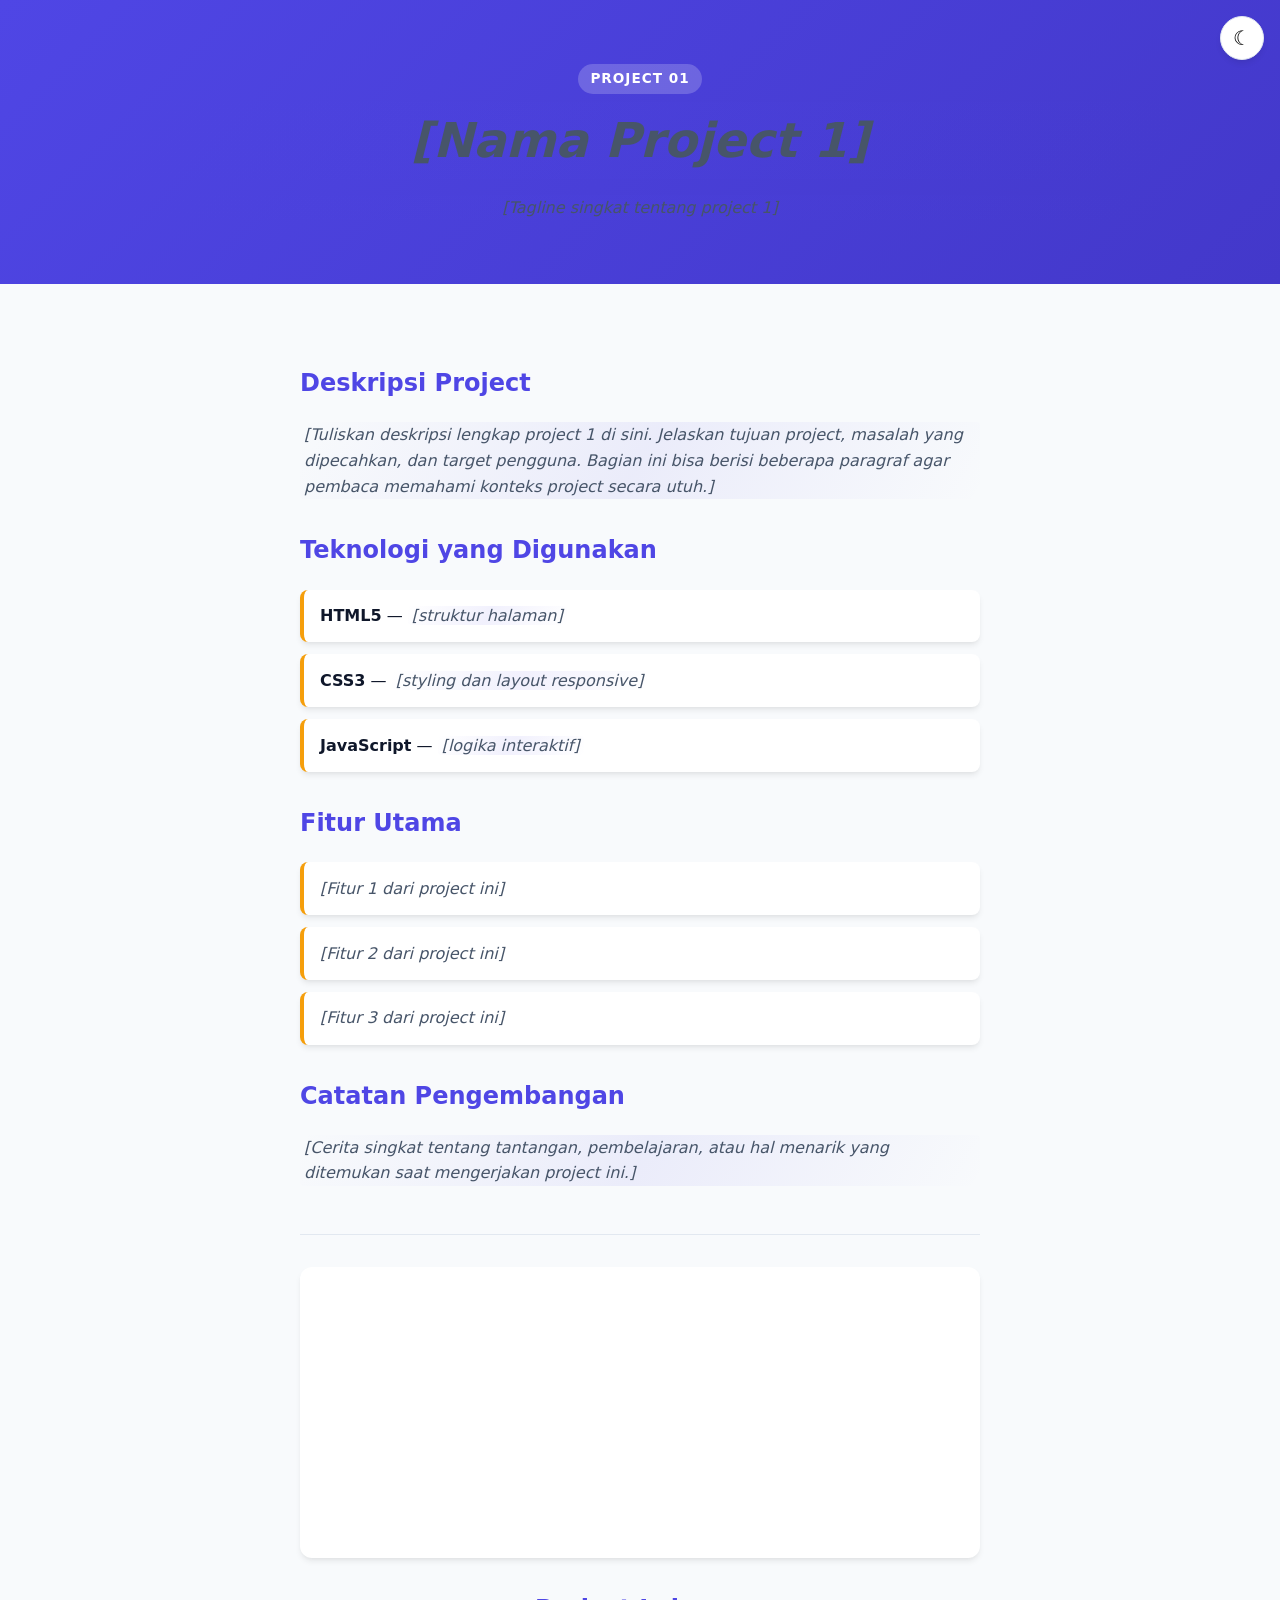
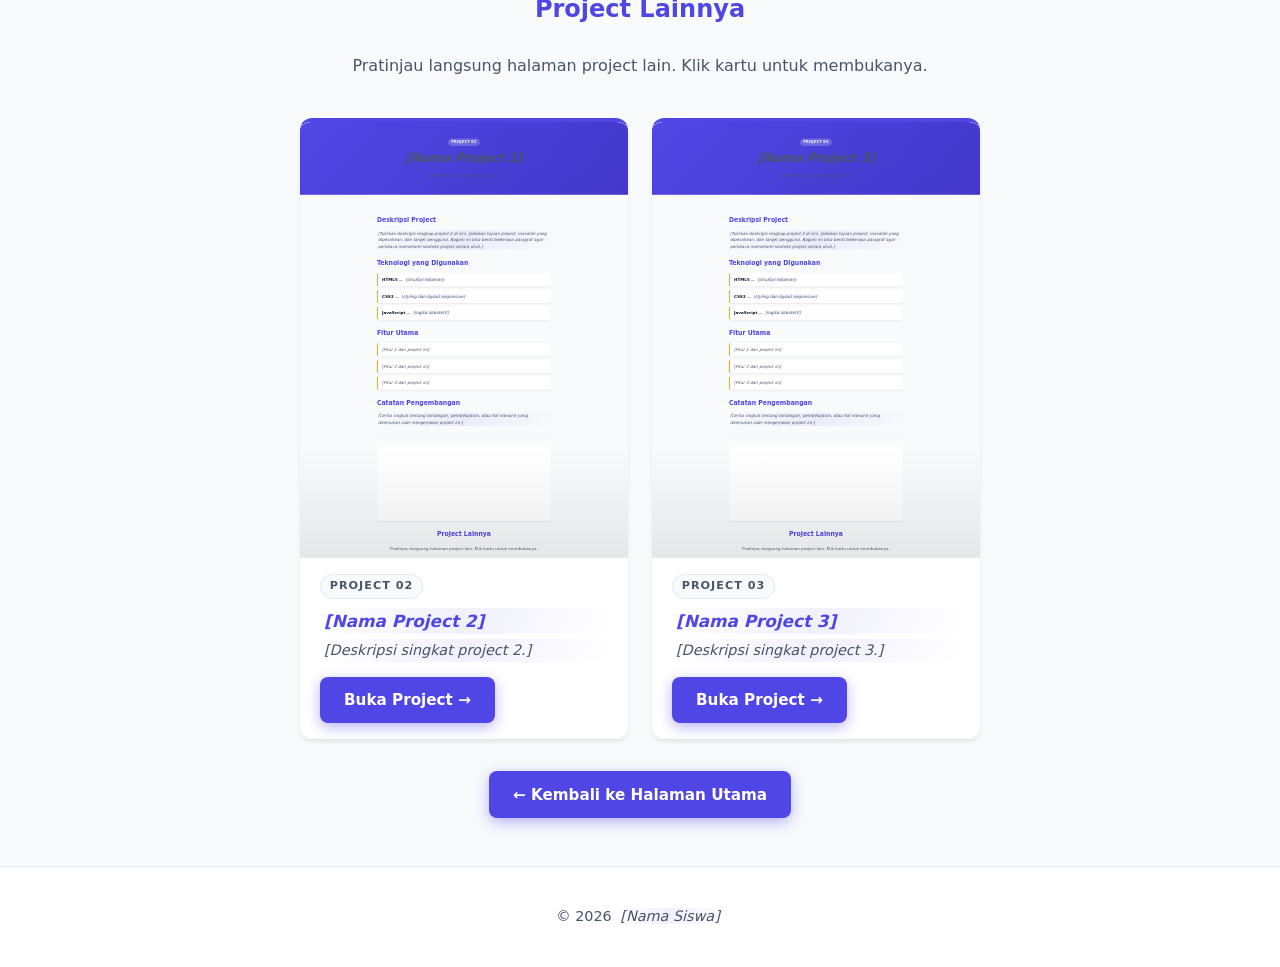
==== commit f02039a1: "fix: move Wikipedia iframe above the 'Project Lainnya' heading" ====
--- a/project1.html
+++ b/project1.html
@@ -57,9 +57,9 @@
       </p>
 
       <section class="other-projects">
+        <iframe class="wiki-embed" src="https://www.wikipedia.org/" title="Wikipedia" loading="lazy"></iframe>
         <h2>Project Lainnya</h2>
         <p class="section-sub">Pratinjau langsung halaman project lain. Klik kartu untuk membukanya.</p>
-        <iframe class="wiki-embed" src="https://www.wikipedia.org/" title="Wikipedia" loading="lazy"></iframe>
         <div class="other-grid">
           <div class="other-card">
             <div class="other-preview">
--- a/css/style.css
+++ b/css/style.css
@@ -748,7 +748,7 @@
   border-radius: var(--radius);
   box-shadow: var(--shadow);
   background: var(--bg-alt);
-  margin-bottom: 1.5rem;
+  margin-bottom: 2rem;
   display: block;
 }
 
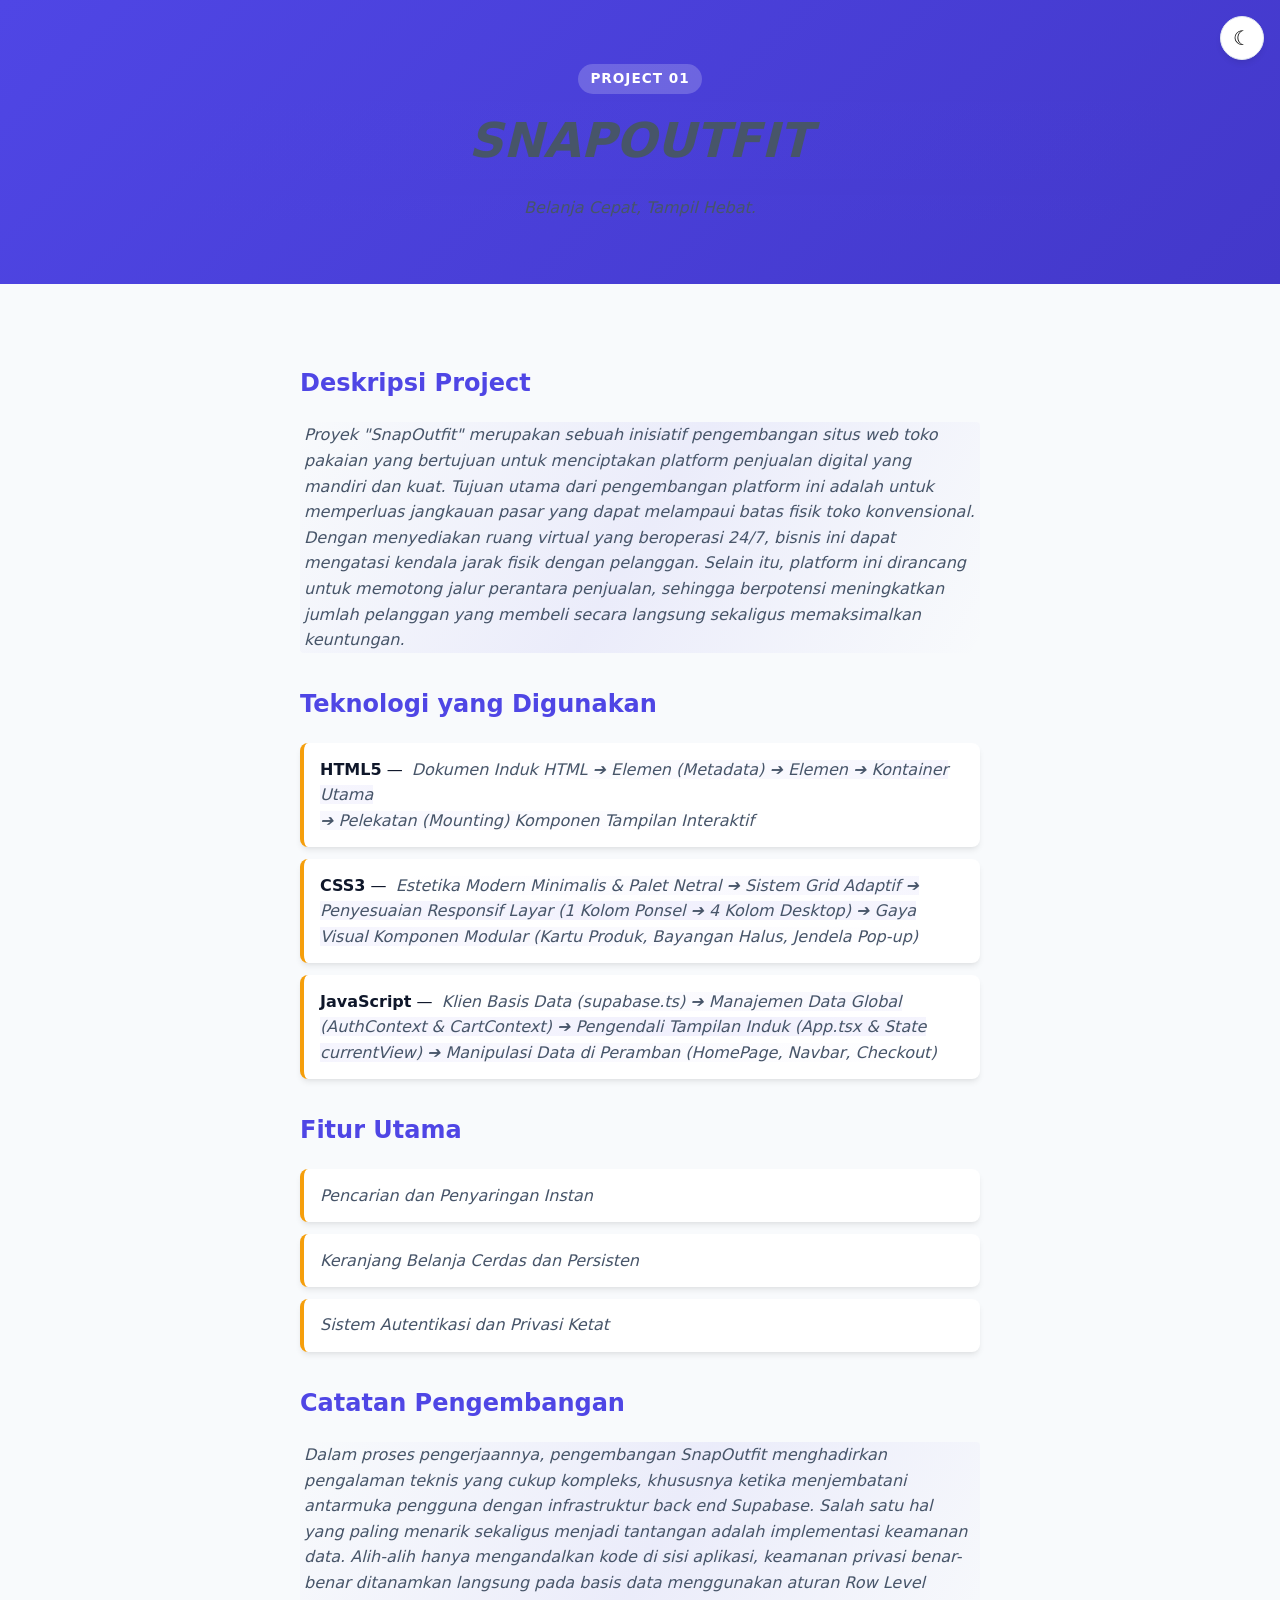
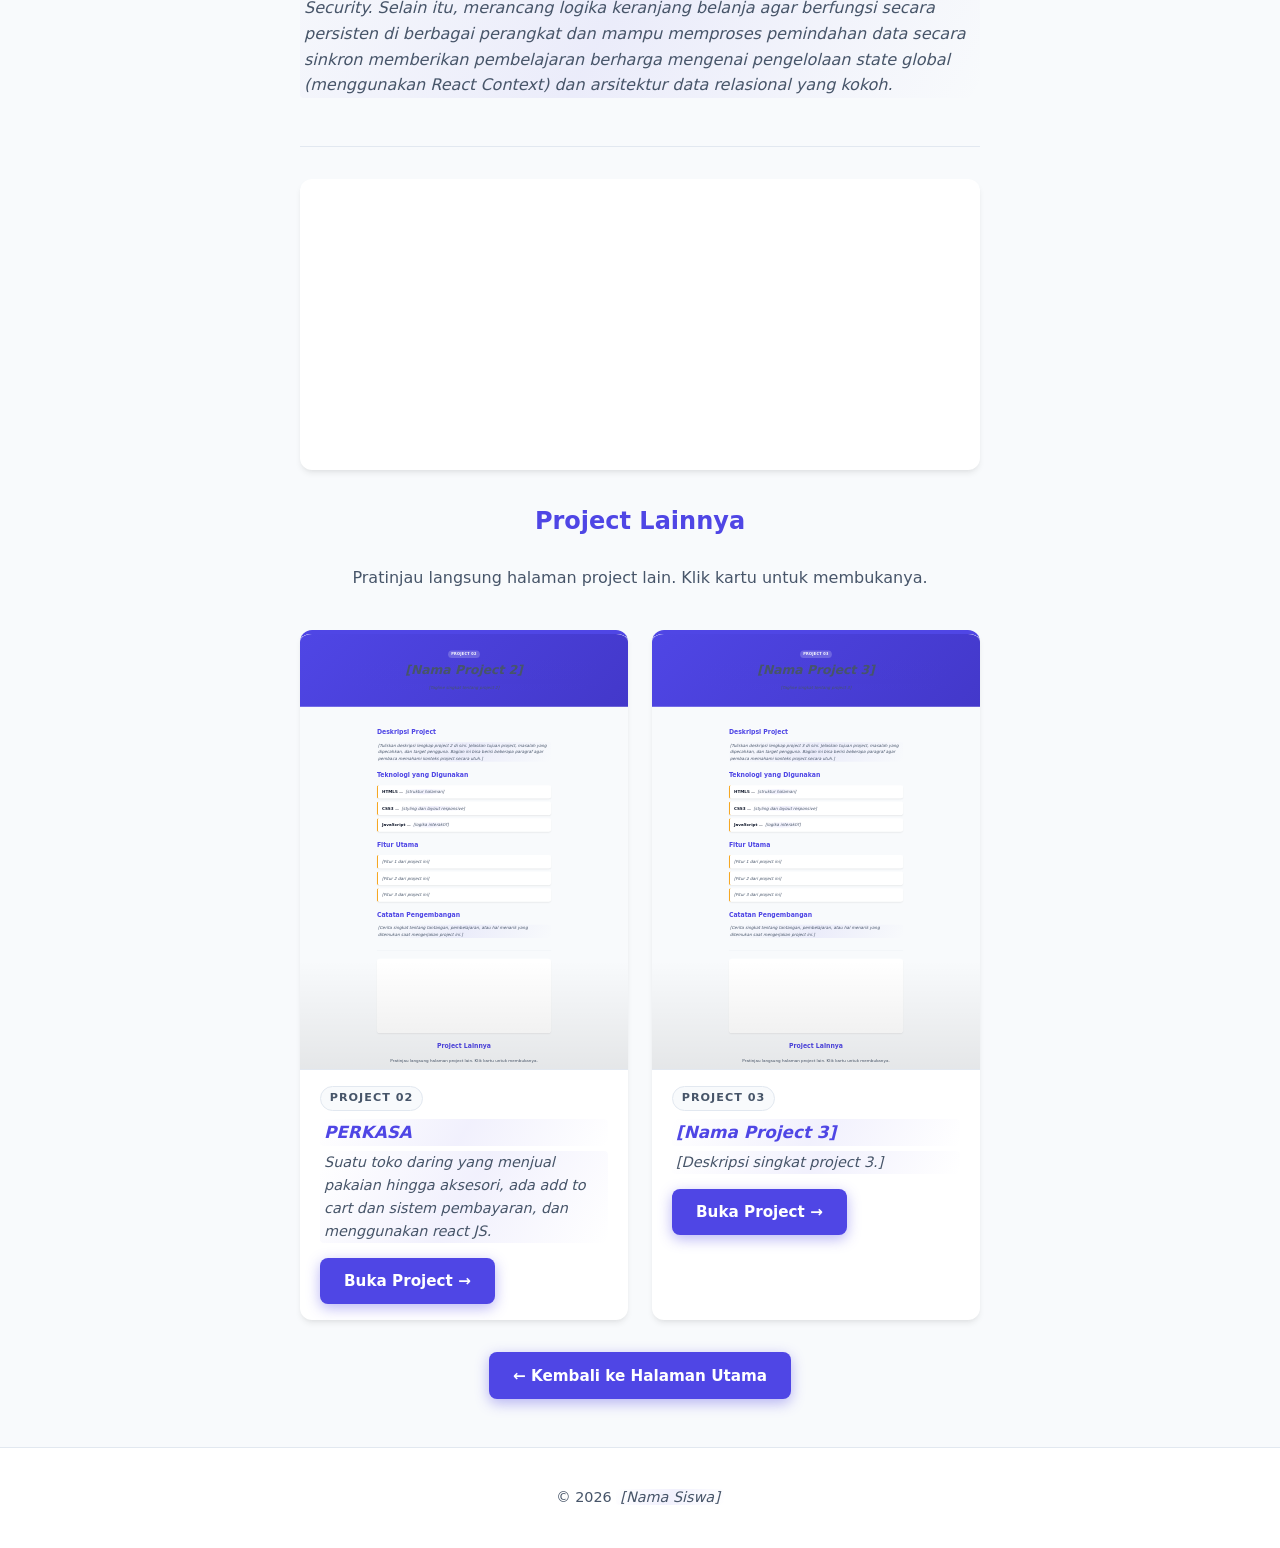
==== commit cf2bc76e: "Update project1.html" ====
--- a/project1.html
+++ b/project1.html
@@ -3,17 +3,17 @@
 <head>
   <meta charset="UTF-8" />
   <meta name="viewport" content="width=device-width, initial-scale=1.0" />
-  <title>Project 1 - [Nama Project 1]</title>
+  <title>Project 1 - SNAPOUTFIT</title>
   <link rel="stylesheet" href="css/style.css" />
 </head>
 <body class="project-page">
   <script>
-    // Deteksi apakah halaman dimuat dalam iframe → sembunyikan UI overlay
+
     if (window.self !== window.top) {
       document.documentElement.classList.add('is-iframe');
       document.addEventListener('DOMContentLoaded', () => document.body.classList.add('is-iframe'));
     }
-  </script>
+</script>
   <div id="scrollProgress" class="scroll-progress"></div>
   <button id="themeToggle" class="theme-toggle" aria-label="Ganti tema">
     <span class="theme-icon">&#9790;</span>
@@ -22,8 +22,8 @@
   <header class="project-hero">
     <div class="container">
       <span class="badge">PROJECT 01</span>
-      <h1 class="placeholder">[Nama Project 1]</h1>
-      <p class="placeholder">[Tagline singkat tentang project 1]</p>
+      <h1 class="placeholder">SNAPOUTFIT</h1>
+      <p class="placeholder">Belanja Cepat, Tampil Hebat.</p>
     </div>
   </header>
 
@@ -31,33 +31,30 @@
     <div class="container narrow">
       <h2>Deskripsi Project</h2>
       <p class="placeholder">
-        [Tuliskan deskripsi lengkap project 1 di sini. Jelaskan tujuan project,
-        masalah yang dipecahkan, dan target pengguna. Bagian ini bisa berisi
-        beberapa paragraf agar pembaca memahami konteks project secara utuh.]
+        Proyek "SnapOutfit" merupakan sebuah inisiatif pengembangan situs web toko pakaian yang bertujuan untuk menciptakan platform penjualan digital yang mandiri dan kuat. Tujuan utama dari pengembangan platform ini adalah untuk memperluas jangkauan pasar yang dapat melampaui batas fisik toko konvensional. Dengan menyediakan ruang virtual yang beroperasi 24/7, bisnis ini dapat mengatasi kendala jarak fisik dengan pelanggan. Selain itu, platform ini dirancang untuk memotong jalur perantara penjualan, sehingga berpotensi meningkatkan jumlah pelanggan yang membeli secara langsung sekaligus memaksimalkan keuntungan.
       </p>
 
       <h2>Teknologi yang Digunakan</h2>
       <ul class="feature-list">
-        <li><strong>HTML5</strong> &mdash; <span class="placeholder">[struktur halaman]</span></li>
-        <li><strong>CSS3</strong> &mdash; <span class="placeholder">[styling dan layout responsive]</span></li>
-        <li><strong>JavaScript</strong> &mdash; <span class="placeholder">[logika interaktif]</span></li>
+        <li><strong>HTML5</strong> &mdash; <span class="placeholder">Dokumen Induk HTML ➔ Elemen <head> (Metadata) ➔ Elemen <body> ➔ Kontainer Utama <div id="root"></div> ➔ Pelekatan (Mounting) Komponen Tampilan Interaktif</span></li>
+        <li><strong>CSS3</strong> &mdash; <span class="placeholder">Estetika Modern Minimalis & Palet Netral ➔ Sistem Grid Adaptif ➔ Penyesuaian Responsif Layar (1 Kolom Ponsel ➔ 4 Kolom Desktop) ➔ Gaya Visual Komponen Modular (Kartu Produk, Bayangan Halus, Jendela Pop-up)</span></li>
+        <li><strong>JavaScript</strong> &mdash; <span class="placeholder">Klien Basis Data (supabase.ts) ➔ Manajemen Data Global (AuthContext & CartContext) ➔ Pengendali Tampilan Induk (App.tsx & State currentView) ➔ Manipulasi Data di Peramban (HomePage, Navbar, Checkout)</span></li>
       </ul>
 
       <h2>Fitur Utama</h2>
       <ul class="feature-list">
-        <li class="placeholder">[Fitur 1 dari project ini]</li>
-        <li class="placeholder">[Fitur 2 dari project ini]</li>
-        <li class="placeholder">[Fitur 3 dari project ini]</li>
+        <li class="placeholder">Pencarian dan Penyaringan Instan</li>
+        <li class="placeholder">Keranjang Belanja Cerdas dan Persisten</li>
+        <li class="placeholder">Sistem Autentikasi dan Privasi Ketat</li>
       </ul>
 
       <h2>Catatan Pengembangan</h2>
       <p class="placeholder">
-        [Cerita singkat tentang tantangan, pembelajaran, atau hal menarik
-        yang ditemukan saat mengerjakan project ini.]
+        Dalam proses pengerjaannya, pengembangan SnapOutfit menghadirkan pengalaman teknis yang cukup kompleks, khususnya ketika menjembatani antarmuka pengguna dengan infrastruktur back end Supabase. Salah satu hal yang paling menarik sekaligus menjadi tantangan adalah implementasi keamanan data. Alih-alih hanya mengandalkan kode di sisi aplikasi, keamanan privasi benar-benar ditanamkan langsung pada basis data menggunakan aturan Row Level Security. Selain itu, merancang logika keranjang belanja agar berfungsi secara persisten di berbagai perangkat dan mampu memproses pemindahan data secara sinkron  memberikan pembelajaran berharga mengenai pengelolaan state global (menggunakan React Context) dan arsitektur data relasional yang kokoh.
       </p>
 
       <section class="other-projects">
-        <iframe class="wiki-embed" src="https://www.wikipedia.org/" title="Wikipedia" loading="lazy"></iframe>
+        <iframe class="wiki-embed" src="https://snapoutfit.vercel.app/ title="Snapoutfit" loading="lazy"></iframe>
         <h2>Project Lainnya</h2>
         <p class="section-sub">Pratinjau langsung halaman project lain. Klik kartu untuk membukanya.</p>
         <div class="other-grid">
@@ -68,8 +65,8 @@
             </div>
             <div class="other-info">
               <span class="badge-small">PROJECT 02</span>
-              <h4 class="placeholder">[Nama Project 2]</h4>
-              <p class="placeholder">[Deskripsi singkat project 2.]</p>
+              <h4 class="placeholder">PERKASA</h4>
+              <p class="placeholder">Suatu toko daring yang menjual pakaian hingga aksesori, ada add to cart dan sistem pembayaran, dan menggunakan react JS.</p>
               <a href="project2.html" class="btn btn-primary">Buka Project &rarr;</a>
             </div>
           </div>
@@ -103,7 +100,7 @@
   <div id="toastContainer" class="toast-container"></div>
 
   <script>
-    // Tema persist
+
     (function () {
       let saved = null;
       try { saved = localStorage.getItem('site-theme'); } catch (e) {}
@@ -126,7 +123,6 @@
       });
     }
 
-    // Scroll progress
     window.addEventListener('scroll', () => {
       const h = document.documentElement;
       const pct = (h.scrollTop / (h.scrollHeight - h.clientHeight)) * 100;
@@ -136,11 +132,6 @@
 
     document.getElementById('year').textContent = new Date().getFullYear();
 
-    /* ==========================================================
-       Iframe pratinjau: skala mengikuti lebar kontainer.
-       Simulasi viewport 1280px lebar; tinggi 1700px (cukup untuk
-       menampilkan hero + 2-3 section pertama halaman project).
-       ========================================================== */
     const PREVIEW_W = 1280;
     const PREVIEW_H = 1700;
     function fitPreview() {
@@ -168,6 +159,6 @@
     document.addEventListener('DOMContentLoaded', fitPreview);
 
     console.log('%c[Project 1] Halaman dimuat', 'color:#4f46e5;font-weight:bold;');
-  </script>
+</script>
 </body>
 </html>
--- a/css/style.css
+++ b/css/style.css
@@ -1,4 +1,4 @@
-/* ===== Reset & Variables ===== */
+
 *, *::before, *::after { box-sizing: border-box; }
 html { scroll-behavior: smooth; }
 
@@ -65,7 +65,6 @@
   border-radius: 4px;
 }
 
-/* ===== Loader ===== */
 .loader {
   position: fixed; inset: 0;
   background: var(--bg);
@@ -85,7 +84,6 @@
 }
 @keyframes spin { to { transform: rotate(360deg); } }
 
-/* ===== Scroll progress bar ===== */
 .scroll-progress {
   position: fixed; top: 0; left: 0;
   height: 4px; width: 0%;
@@ -94,7 +92,6 @@
   transition: width 0.1s linear;
 }
 
-/* ===== Back to top ===== */
 .back-to-top {
   position: fixed; bottom: 1.5rem; right: 1.5rem;
   width: 48px; height: 48px;
@@ -113,7 +110,6 @@
 .back-to-top.visible { opacity: 1; visibility: visible; transform: translateY(0); }
 .back-to-top:hover { background: var(--primary-dark); transform: translateY(-4px); }
 
-/* ===== Theme toggle ===== */
 .theme-toggle {
   position: fixed; top: 1rem; right: 1rem;
   width: 44px; height: 44px;
@@ -128,7 +124,6 @@
 }
 .theme-toggle:hover { transform: rotate(30deg); }
 
-/* ===== Navbar ===== */
 .navbar {
   position: sticky; top: 0;
   background: var(--surface);
@@ -186,7 +181,6 @@
 .nav-burger.open span:nth-child(2) { opacity: 0; }
 .nav-burger.open span:nth-child(3) { transform: translateY(-6px) rotate(-45deg); }
 
-/* ===== Header ===== */
 .header {
   position: relative;
   padding: 6rem 0 5rem;
@@ -253,7 +247,6 @@
 }
 .header-cta { margin-top: 1.5rem; }
 
-/* ===== Buttons ===== */
 .btn {
   display: inline-block;
   padding: 0.7rem 1.5rem;
@@ -284,7 +277,6 @@
   color: #fff;
 }
 
-/* ===== Sections ===== */
 .section {
   padding: 4rem 0;
 }
@@ -311,7 +303,6 @@
   margin: 0 0 2.5rem;
 }
 
-/* ===== Reveal animation ===== */
 .reveal {
   opacity: 0;
   transform: translateY(40px);
@@ -321,7 +312,6 @@
   opacity: 1; transform: translateY(0);
 }
 
-/* ===== Biodata ===== */
 .biodata-grid {
   display: grid;
   grid-template-columns: 1fr 2fr;
@@ -375,7 +365,6 @@
 .biodata-list li:hover { background: var(--bg); }
 .biodata-list strong { color: var(--primary); }
 
-/* ===== Deskripsi cards ===== */
 .desc-grid {
   display: grid;
   grid-template-columns: repeat(auto-fit, minmax(220px, 1fr));
@@ -404,7 +393,6 @@
 }
 .desc-card p { margin: 0; color: var(--text-muted); }
 
-/* ===== Tabel Nilai ===== */
 .table-controls {
   display: flex; gap: 0.75rem;
   margin-bottom: 1rem;
@@ -460,7 +448,6 @@
 [data-theme="dark"] .kategori.cukup { background: #78350f; color: #fcd34d; }
 [data-theme="dark"] .kategori.kurang { background: #7f1d1d; color: #fca5a5; }
 
-/* Stats */
 .stats-grid {
   display: grid;
   grid-template-columns: repeat(auto-fit, minmax(140px, 1fr));
@@ -489,7 +476,6 @@
   margin: 0.25rem 0 0;
 }
 
-/* ===== Projects ===== */
 .project-grid {
   display: grid;
   grid-template-columns: repeat(auto-fit, minmax(260px, 1fr));
@@ -542,7 +528,6 @@
 }
 .project-actions .btn { flex: 1; min-width: 110px; }
 
-/* ===== Contact form ===== */
 .contact-form {
   display: flex; flex-direction: column;
   gap: 1rem;
@@ -604,7 +589,6 @@
   to { opacity: 1; transform: translateX(0); }
 }
 
-/* ===== Footer ===== */
 .footer {
   background: var(--surface);
   border-top: 1px solid var(--border);
@@ -616,7 +600,6 @@
 .footer-inner p { margin: 0.25rem 0; }
 .footer-hint { font-size: 0.8rem; opacity: 0.8; }
 
-/* ===== Modal ===== */
 .modal {
   position: fixed; inset: 0;
   display: none;
@@ -655,7 +638,6 @@
 }
 .modal-close:hover { background: var(--bg); }
 
-/* ===== Toast ===== */
 .toast-container {
   position: fixed;
   bottom: 1rem; left: 50%;
@@ -687,7 +669,6 @@
   to { opacity: 0; transform: translateY(20px); }
 }
 
-/* ===== Project page ===== */
 .project-page {
   min-height: 100vh;
   display: flex; flex-direction: column;
@@ -731,7 +712,6 @@
   text-align: center; margin-top: 2rem;
 }
 
-/* ===== Other Projects (di halaman project) ===== */
 .other-projects {
   margin-top: 3rem;
   padding-top: 2rem;
@@ -776,7 +756,7 @@
   background: var(--bg);
   overflow: hidden;
   border-bottom: 1px solid var(--border);
-  /* height diatur via JS (fitPreview) sesuai skala iframe */
+
   min-height: 200px;
 }
 .other-preview iframe {
@@ -786,7 +766,7 @@
   transform-origin: 0 0;
   pointer-events: none;
   background: var(--bg-alt);
-  /* width/height/transform diatur via JS */
+
 }
 .other-preview::after {
   content: '';
@@ -803,7 +783,6 @@
 }
 .other-preview.ready .other-preview-loading { display: none; }
 
-/* Hide chrome elements ketika halaman dimuat di dalam iframe pratinjau */
 .is-iframe .theme-toggle,
 .is-iframe .scroll-progress,
 .is-iframe .back-to-top,
@@ -843,7 +822,6 @@
   align-self: flex-start;
 }
 
-/* ===== Responsive ===== */
 @media (max-width: 768px) {
   .biodata-grid {
     grid-template-columns: 1fr;
@@ -876,7 +854,6 @@
   .header-title { font-size: 1.75rem; }
 }
 
-/* ===== Easter egg confetti ===== */
 .confetti {
   position: fixed;
   width: 10px; height: 10px;
@@ -888,7 +865,6 @@
   to { transform: translateY(110vh) rotate(720deg); opacity: 0; }
 }
 
-/* ===== Reduced motion ===== */
 @media (prefers-reduced-motion: reduce) {
   *, *::before, *::after {
     animation-duration: 0.01ms !important;
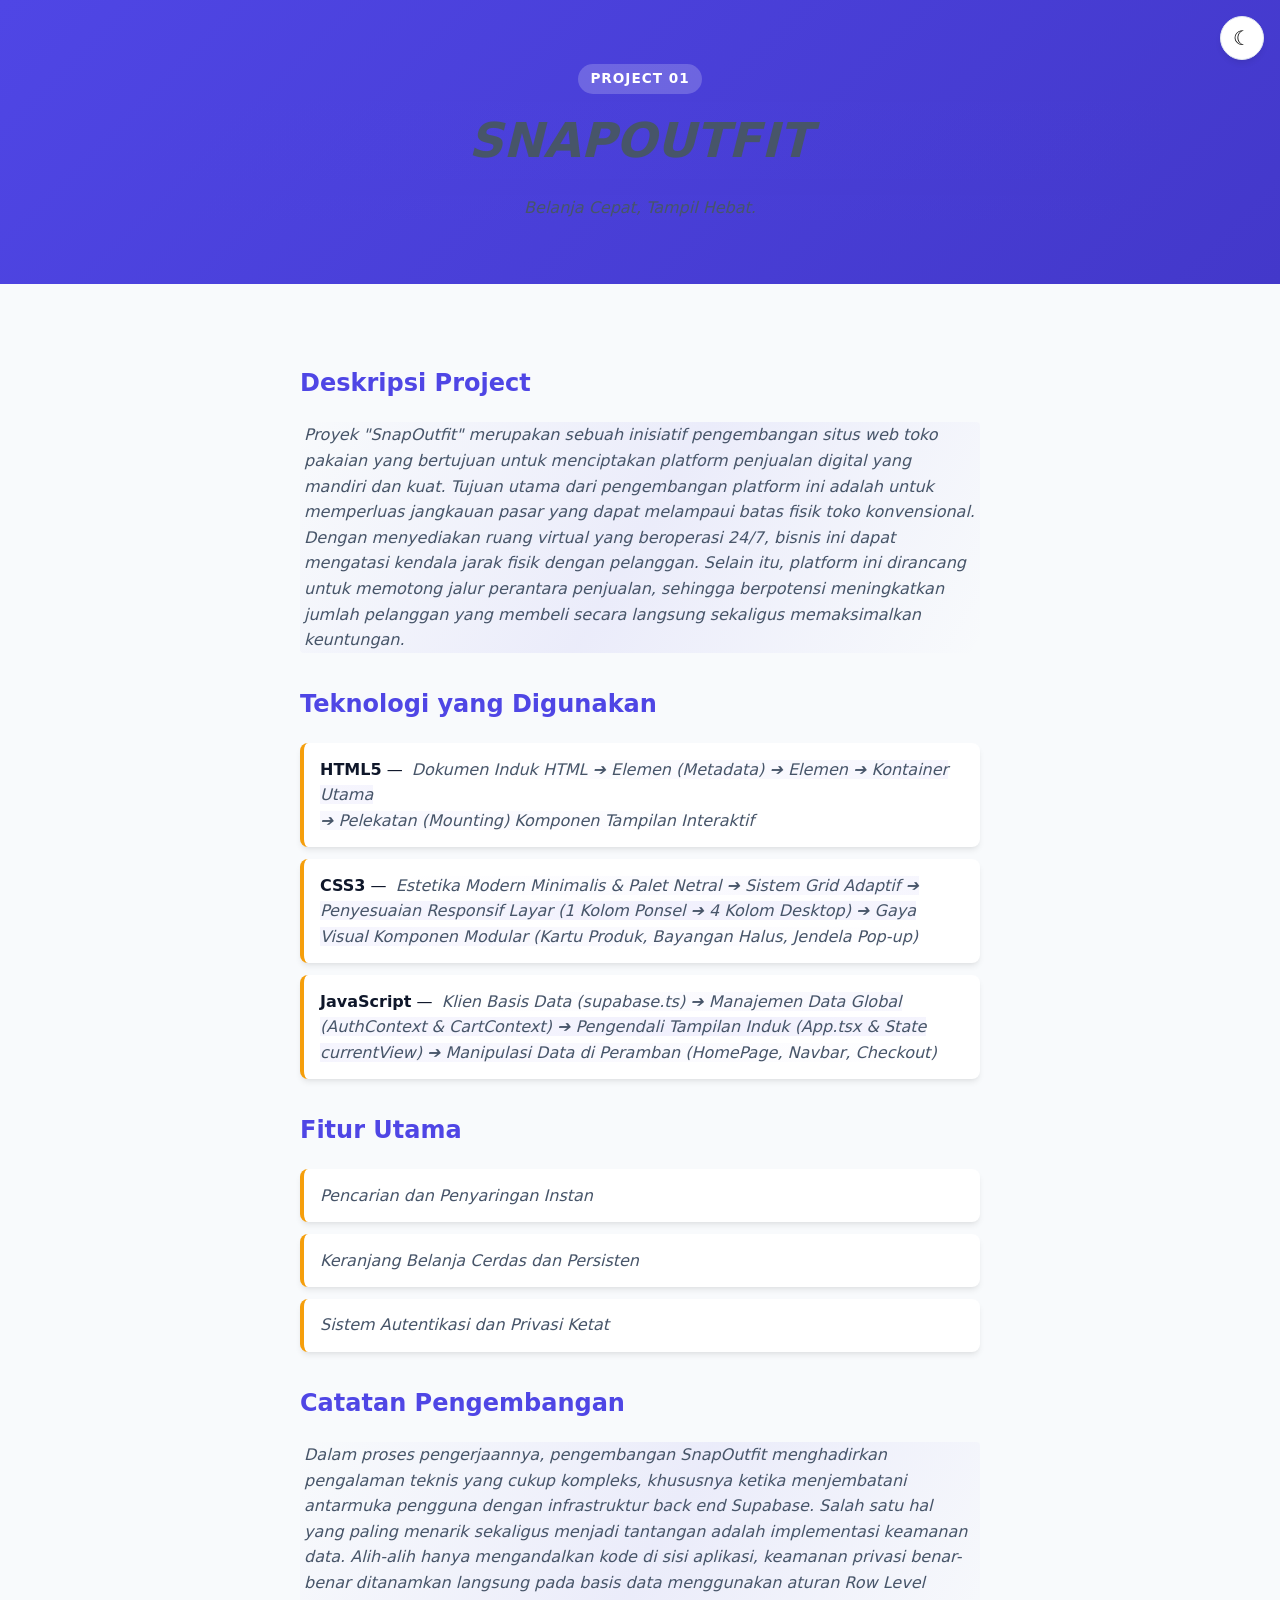
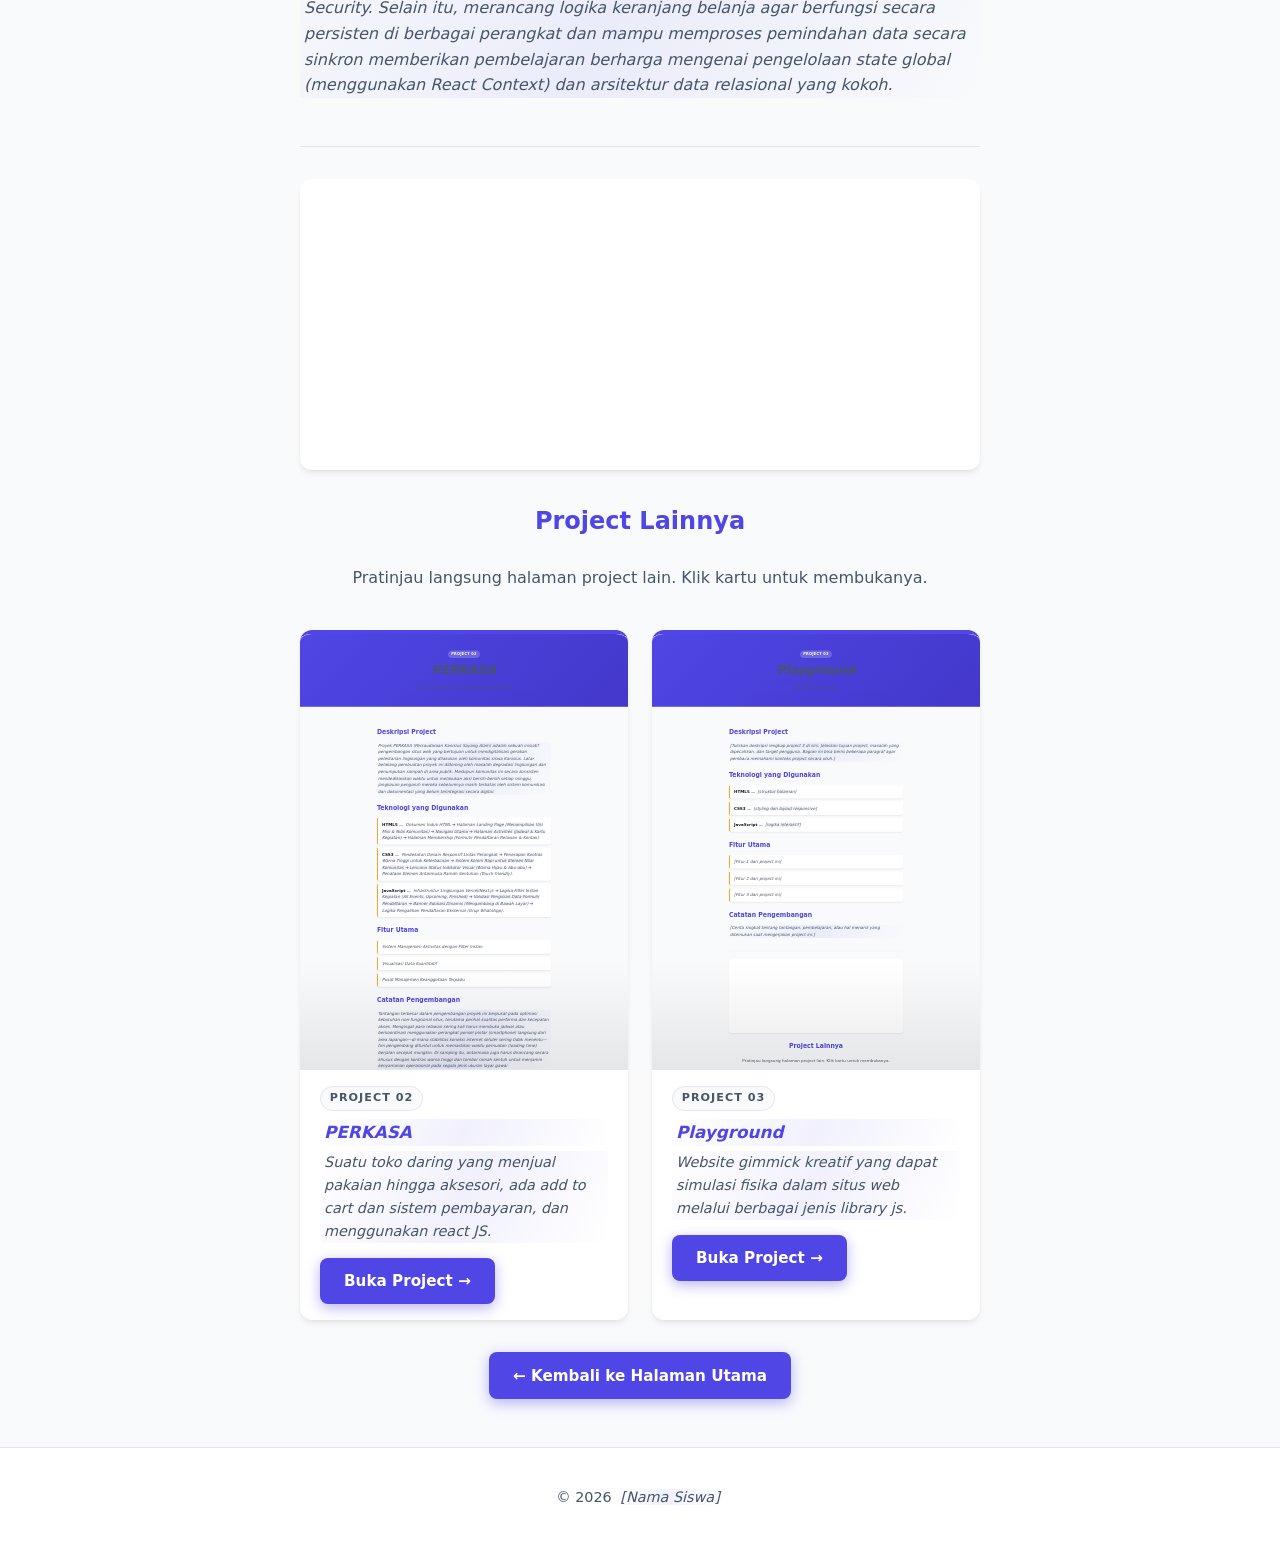
==== commit c8fe838a: "Update project1.html" ====
--- a/project1.html
+++ b/project1.html
@@ -54,7 +54,7 @@
       </p>
 
       <section class="other-projects">
-        <iframe class="wiki-embed" src="https://snapoutfit.vercel.app/ title="Snapoutfit" loading="lazy"></iframe>
+        <iframe class="wiki-embed" src="https://snapoutfit.vercel.app/" title="SnapOutfit" loading="lazy"></iframe>
         <h2>Project Lainnya</h2>
         <p class="section-sub">Pratinjau langsung halaman project lain. Klik kartu untuk membukanya.</p>
         <div class="other-grid">
@@ -77,8 +77,8 @@
             </div>
             <div class="other-info">
               <span class="badge-small">PROJECT 03</span>
-              <h4 class="placeholder">[Nama Project 3]</h4>
-              <p class="placeholder">[Deskripsi singkat project 3.]</p>
+              <h4 class="placeholder">Playground</h4>
+              <p class="placeholder">Website gimmick kreatif yang dapat simulasi fisika dalam situs web melalui berbagai jenis library js.</p>
               <a href="project3.html" class="btn btn-primary">Buka Project &rarr;</a>
             </div>
           </div>
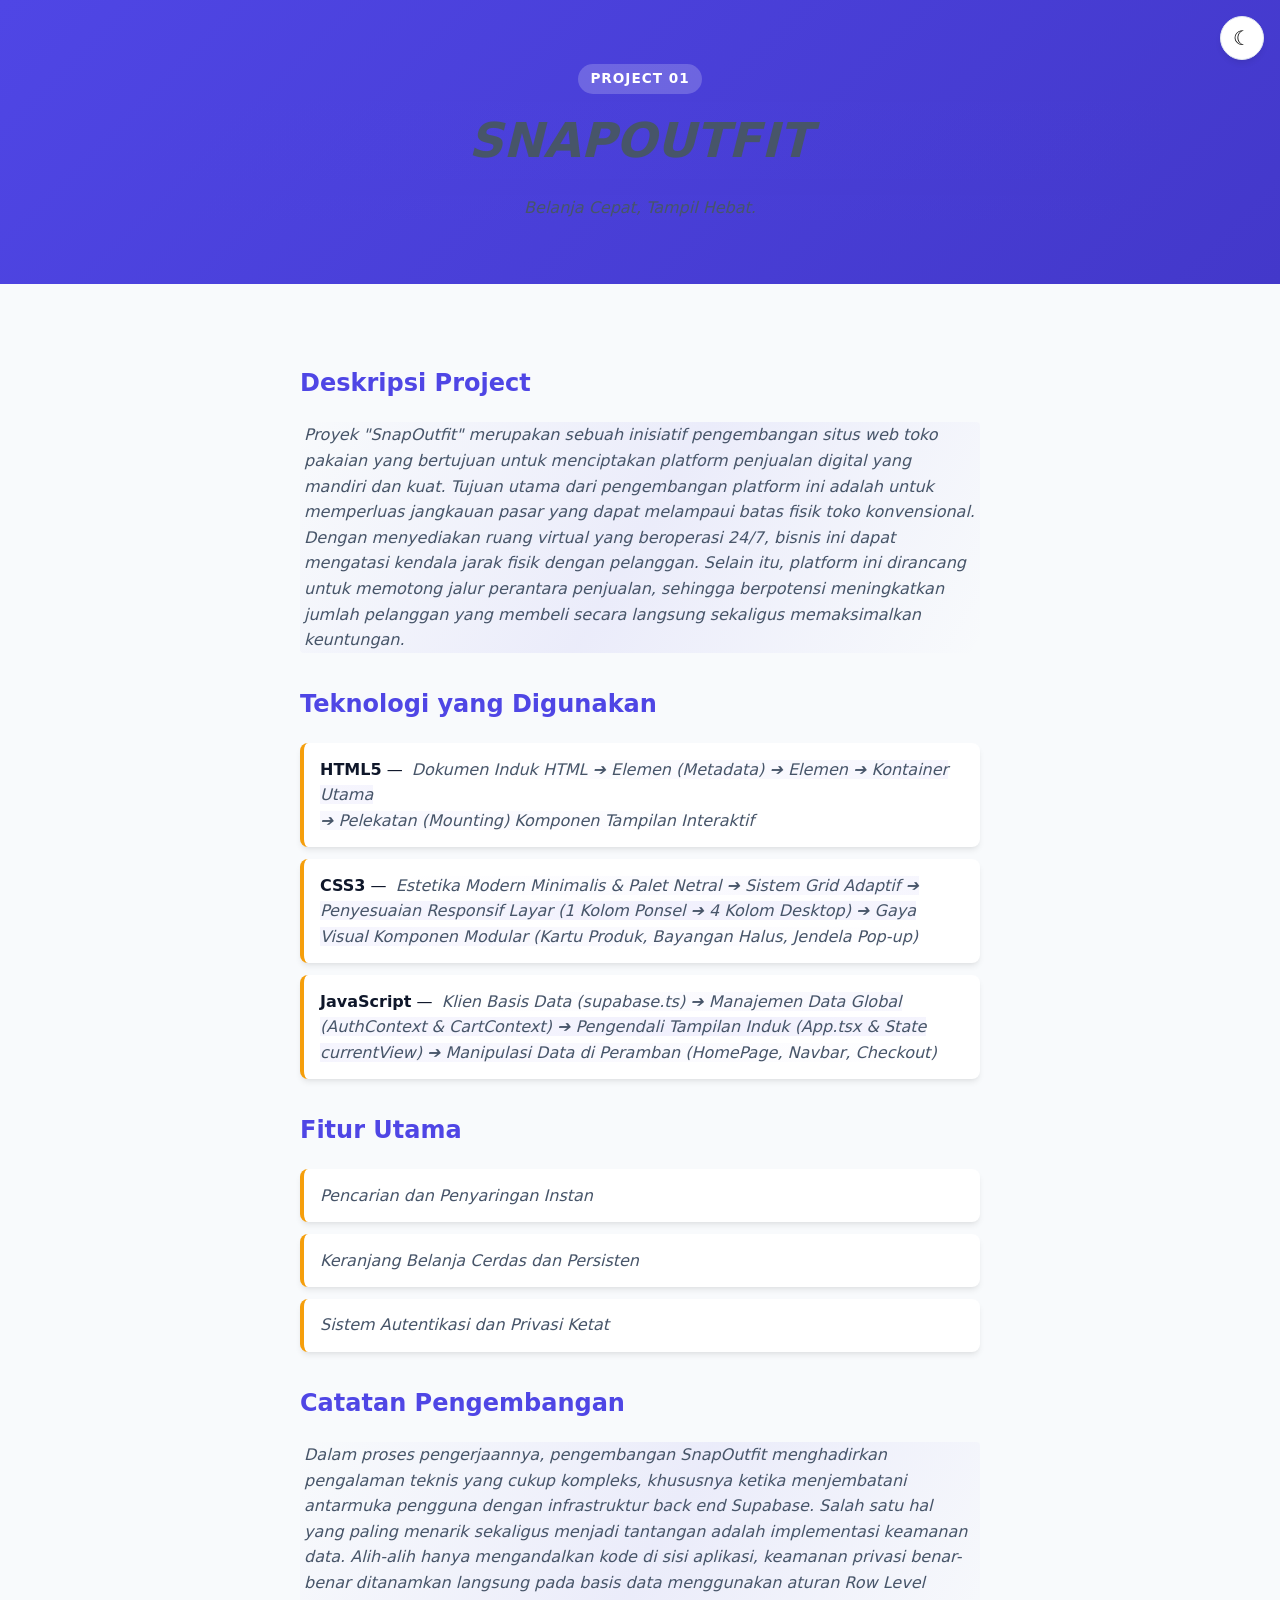
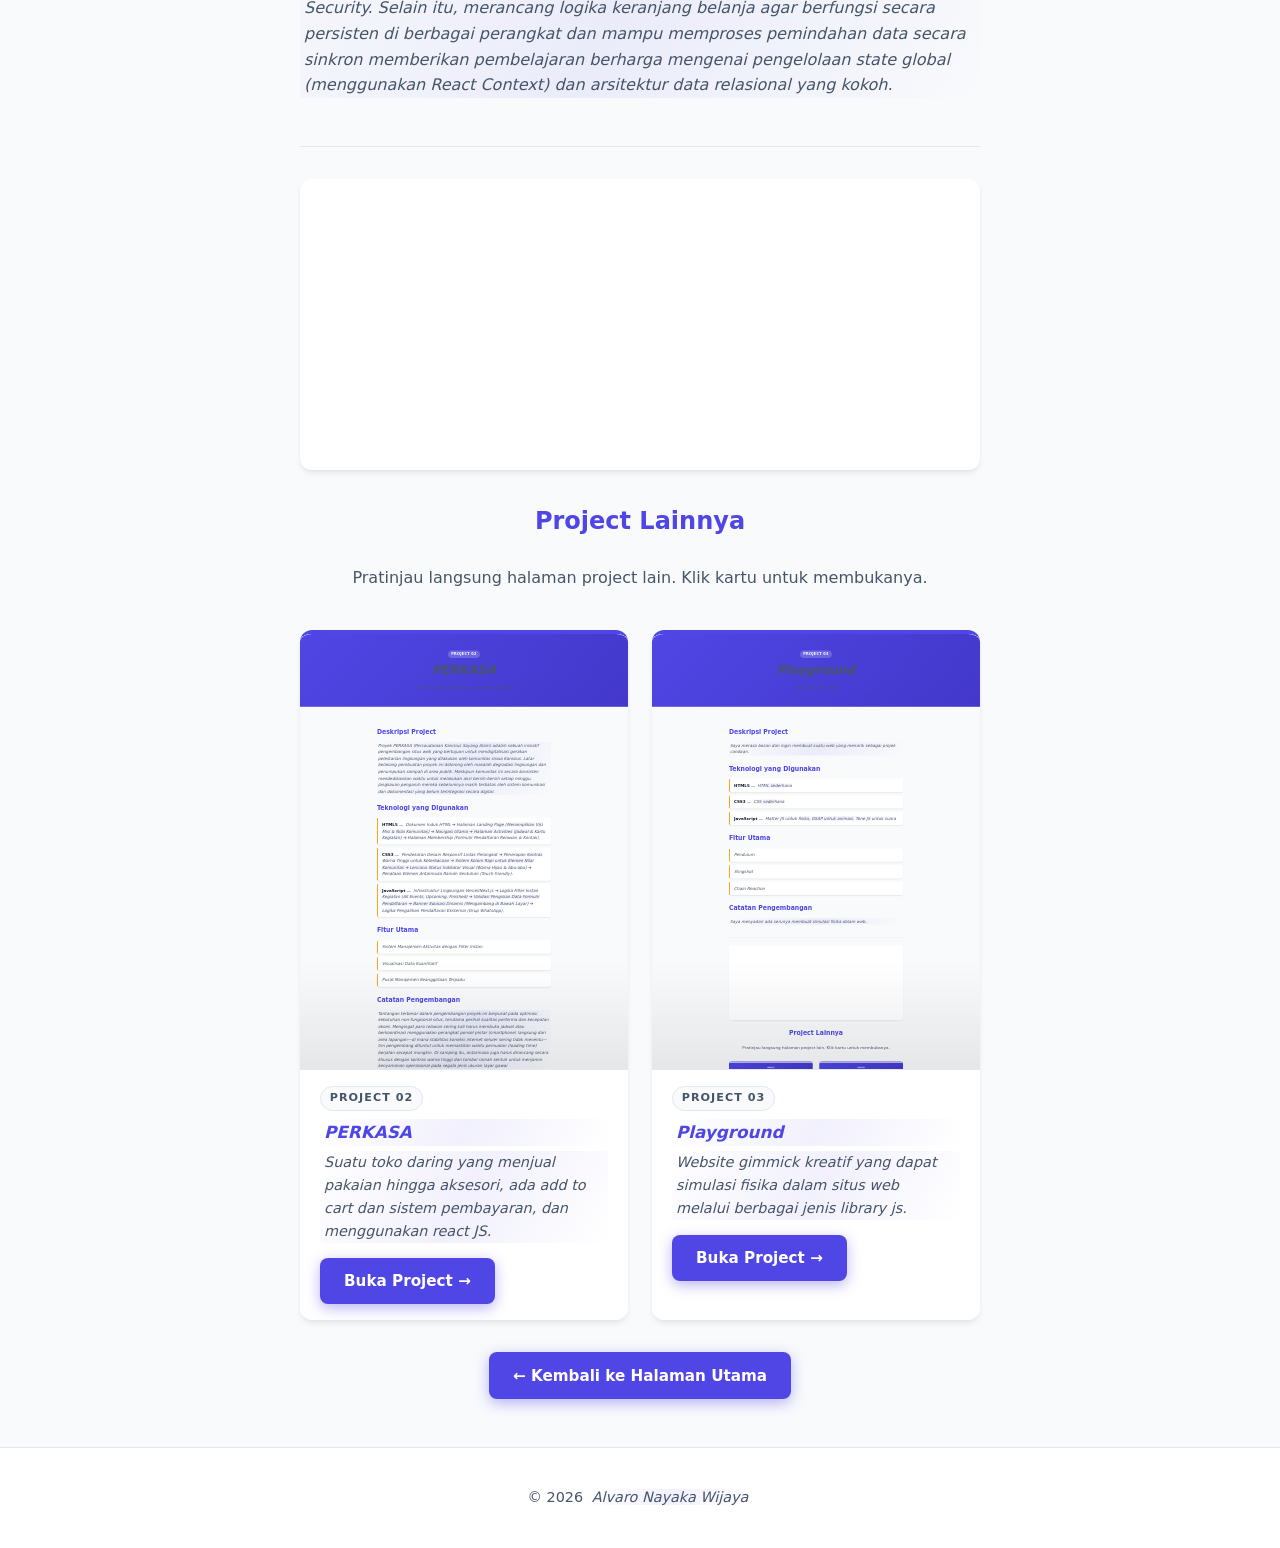
==== commit 5c57bca9: "Update project1.html" ====
--- a/project1.html
+++ b/project1.html
@@ -93,7 +93,7 @@
 
   <footer class="footer">
     <div class="container">
-      <p>&copy; <span id="year"></span> <span class="placeholder">[Nama Siswa]</span></p>
+      <p>&copy; <span id="year"></span> <span class="placeholder">Alvaro Nayaka Wijaya</span></p>
     </div>
   </footer>
 
